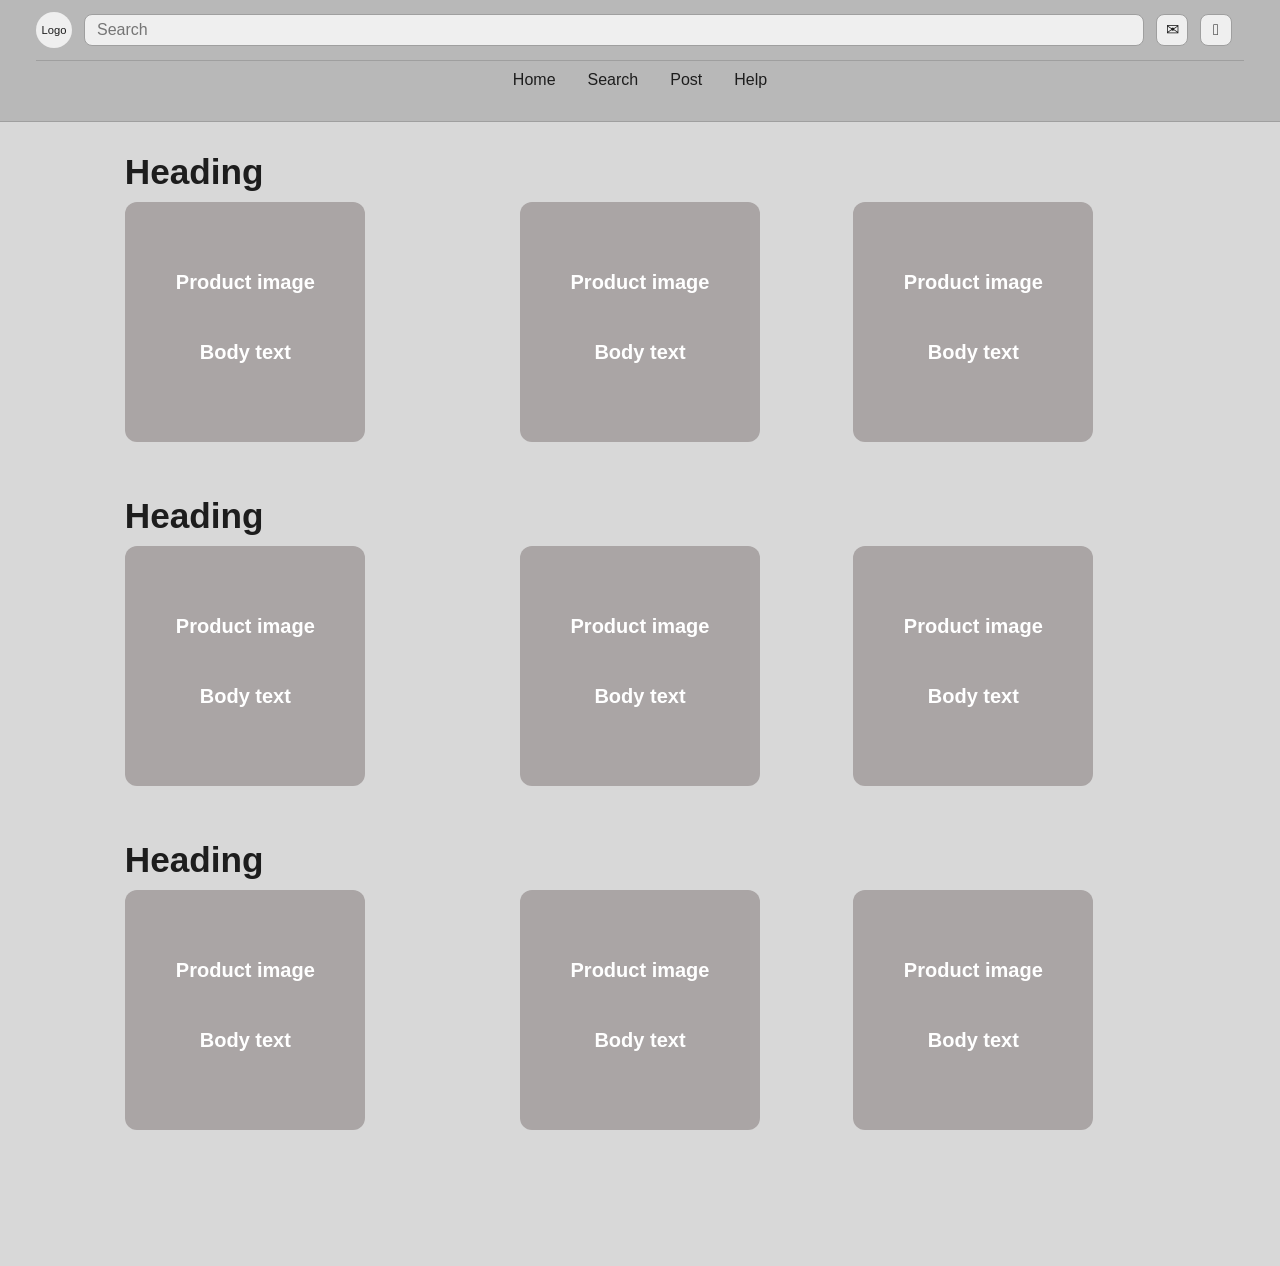
==== index.html @ f6532ffc "Updated my branch with what is in main" ====
<!DOCTYPE html>
<html lang="en">
<head>
  <meta charset="UTF-8" />
  <meta name="viewport" content="width=device-width, initial-scale=1.0" />
  <title>Home</title>
  <link rel="stylesheet" href="css/styles.css" />
  <link rel="stylesheet" href="css/home.css" />
</head>

<body>
  <div data-component="components/header.html"></div>

  <main class="home-page">
    <section class="content-section">
      <h1>Heading</h1>

      <div class="card-grid">
        <article class="product-card">
          <div class="product-image">
            <span>Product image</span>
            <span>Body text</span>
          </div>
        </article>

        <article class="product-card">
          <div class="product-image">
            <span>Product image</span>
            <span>Body text</span>
          </div>
        </article>

        <article class="product-card">
          <div class="product-image">
            <span>Product image</span>
            <span>Body text</span>
          </div>
        </article>
      </div>
    </section>

    <section class="content-section">
      <h1>Heading</h1>

      <div class="card-grid">
        <article class="product-card">
          <div class="product-image">
            <span>Product image</span>
            <span>Body text</span>
          </div>
        </article>

        <article class="product-card">
          <div class="product-image">
            <span>Product image</span>
            <span>Body text</span>
          </div>
        </article>

        <article class="product-card">
          <div class="product-image">
            <span>Product image</span>
            <span>Body text</span>
          </div>
        </article>
      </div>
    </section>

    <section class="content-section">
      <h1>Heading</h1>

      <div class="card-grid">
        <article class="product-card">
          <div class="product-image">
            <span>Product image</span>
            <span>Body text</span>
          </div>
        </article>

        <article class="product-card">
          <div class="product-image">
            <span>Product image</span>
            <span>Body text</span>
          </div>
        </article>

        <article class="product-card">
          <div class="product-image">
            <span>Product image</span>
            <span>Body text</span>
          </div>
        </article>
      </div>
    </section>
  </main>

  <div data-component="components/footer.html"></div>
  <script src="scripts/loadComponents.js"></script>
</body>
</html>
---- css/styles.css ----
:root {
  /* The consistent site colors (subject to change) */
  --page-bg: #d8d8d8;
  --header-bg: #b8b8b8;
  --panel-bg: #efefef;
  --card-bg: #d0d0d0;
  --placeholder-bg: #b3b3b3;
  --button-dark: #6b6666;
  --button-light: #b9b3b3;
  --text: #1d1d1d;
  --border: #9f9f9f;
  --white: #ffffff;
  --important: #0968f6;
  --wishlist-red: #d64b63; /* Added for wishlist button */
}

/* Gives space between boxes/buttons */
* {
  box-sizing: border-box;
}

body {
  margin: 0;
  font-family: Arial, Helvetica, sans-serif;
  background: var(--page-bg);
  color: var(--text);
  padding-bottom: 72px;
}

/* Links will no longer be purple */
a {
  color: inherit;
  text-decoration: none;
}

/* Images wont flow over outside of their container (product images) */
img {
  max-width: 100%;
  display: block;
}

/* Inherits color for all of the text fields and buttons/inputs etc */
button,
input,
select,
textarea {
  font: inherit;
}

/* main page box, key for visuals and readability */
.page-shell {
  width: 100%;
  max-width: 1240px;
  margin: 0 auto;
  padding: 0 1rem 1rem;
}

/* whole header area */
.site-header {
  background: var(--header-bg);
  border-bottom: 1px solid var(--border);
}

/* the whole header row and search bar */
.header-row {
  display: flex;
  align-items: center;
  gap: 0.75rem;
  padding: 0.75rem 0 0.55rem;
}

/* the temporary blank logo circle */
.logo {
  width: 36px;
  height: 36px;
  border-radius: 50%; /* circle */
  background: var(--panel-bg);
  display: flex; /* centers the logo word */
  align-items: center;
  justify-content: center;
  font-size: 0.7rem;
  flex-shrink: 0;
}

/* The search area, flex lets it take up space in the row */
.search-wrap {
  flex: 1;
}

/* The text field for the search area */
.search-wrap input {
  width: 100%;
  height: 32px;
  border: 1px solid var(--border);
  background: var(--panel-bg);
  padding: 0 0.75rem;
  border-radius: 8px;
}

/* Temporary text for the msgs and acct buttons */
.header-box {
  min-width: 48px;
  height: 32px;
  padding: 0 0.5rem;
  border: 1px solid var(--border);
  background: var(--panel-bg);
  display: flex;
  align-items: center;
  justify-content: center;
  font-size: 0.75rem;
  border-radius: 8px;
}

/* The navigation for desktop users, not displayed on mobile */
.desktop-nav {
  display: none;
}

/* Adjusting the menu for mobile users to the right within the flex row */
.mobile-nav {
  position: relative;
  margin-left: auto;
}

/* This is the functionality for the hamburger button on mobile */
.menu-toggle {
  width: 40px;
  height: 32px;
  border: 1px solid var(--border);
  background: var(--panel-bg);
  display: flex;
  flex-direction: column;
  justify-content: center;
  gap: 4px;
  padding: 0 8px;
  cursor: pointer;
  border-radius: 8px;
}

/* These are the actual hamburger lines for the menu */
.menu-toggle span {
  height: 2px;
  background: var(--text);
  display: block;
}

/* The mobile menu dropdown. Visible when the details element is used. No JS needed */
.mobile-menu {
  display: none;
  position: absolute;
  top: calc(100% + 0.5rem);
  right: 0;
  width: 150px;
  background: var(--card-bg);
  border: 1px solid var(--border);
  padding: 0.5rem;
  z-index: 20;
  border-radius: 10px;
}

/* A call to reveal the mobile menu when the details element is used */
.mobile-nav[open] .mobile-menu {
  display: block;
}

/* This is the stack of the mobile links */
.mobile-menu nav {
  display: grid;
  gap: 0.5rem;
}

/* Pads the mobile menu and background/border */
.mobile-menu a {
  border: 1px solid var(--border);
  background: var(--panel-bg);
  padding: 0.75rem;
  text-align: center;
  border-radius: 8px;
}

/* The background within pages and padding to group content */
.main-card {
  background: var(--card-bg);
  padding: 0.9rem;
  border-radius: 12px;
}

/* USED FOR MAIN HEADINGS, IE: LISTING INFO/ITEM DETAILS/SELLER */
.section-title {
  font-size: 1rem;
  font-weight: bold;
  margin: 0 0 0.5rem;
}

/* Shrinks the City,State area nicely */
.muted-text,
.small-text {
  margin: 0;
  font-size: 0.9rem;
}

/* Shrinks the Listed (time) age area so that it's smaller than the City,State */
.small-text {
  font-size: 0.75rem;
}

/* The gray boxes for product images and map locations. will be replaced later */
.placeholder-box {
  background: var(--placeholder-bg);
  display: flex;
  align-items: center;
  justify-content: center;
  text-align: center;
  min-height: 220px;
  padding: 1rem;
  border-radius: 12px;
}

/* The form fields all have same width/background/border/padding */
.input,
.select,
.textarea {
  width: 100%;
  border: 1px solid var(--border);
  background: var(--panel-bg);
  padding: 0.65rem;
  border-radius: 10px;
}

/* Sets the minimum height for the descript field instead of the large box. */
.textarea {
  min-height: 120px;
  resize: none; /*Prevents user from manually resizing field with mouse */
}

/* Prevents the stacking of the price and location area, instead is side by side */
.two-col {
  display: grid;
  grid-template-columns: 1fr 1fr;
  gap: 0.5rem;
}

/* Side by side grid for listing page buttons and product page buttons */
.button-row {
  display: grid;
  grid-template-columns: 1fr 1fr;
  gap: 1rem;
}

/* Sizes the button placeholders/border/background/etc */
.button-box {
  min-height: 48px;
  display: flex;
  align-items: center;
  justify-content: center;
  border: 1px solid var(--border);
  background: var(--button-light);
  border-radius: 10px;
  cursor: pointer;
  transition: transform 0.18s ease, box-shadow 0.18s ease,
              background-color 0.18s ease, color 0.18s ease,
              border-color 0.18s ease;  /* ADDED 4/7/2026 */
}

/* ADDED 4/7/2026 */
.button-box:hover {
  transform: translateY(-2px);
  box-shadow: 0 4px 10px rgba(0, 0, 0, 0.08);
}

/* ADDED 4/7/2026 */
.button-box:active {
  transform: scale(0.98);
}

/* The button that demands the users attention! Can be swapped for blue later */
.button-box.dark {
  background: var(--important); /* UPDATED */
  color: var(--white);
  border: 1px solid var(--important);
}

/* NEW: outline style (Wishlist + Cancel) */
.button-box.outline {
  background: var(--white);
  color: var(--important);
  border: 1px solid var(--important);
}

/* Wishlist heart. will later be functional */
.wishlist-btn {
  display: flex;
  align-items: center;
  justify-content: center;
  gap: 0.4rem;
}

.wishlist-btn::before {
  content: "♡";
  font-size: 1rem;
}

/* ADDED 4/7/2026 */
.wishlist-btn.is-liked {
  color: var(--wishlist-red);
  border-color: var(--wishlist-red);
  background: #fff5f7; /* Perfect paleish pink to indicate its been clicked */
}

/* ADDED 4/7/2026 */
.wishlist-btn.is-liked::before {
  content: "♥";
}

/* Navigation footer for mobile screen ONLY */
.bottom-nav {
  position: fixed;
  left: 0;
  right: 0;
  bottom: 0;
  background: var(--header-bg);
  border-top: 1px solid var(--border);
  padding: 0.75rem 1rem;
  z-index: 1000;
}

/* The inner container that limits width/evenly aligns nav buttons for the footer */
.bottom-nav-inner {
  max-width: 1240px;
  margin: 0 auto;
  display: grid;
  grid-template-columns: repeat(4, 1fr);
  gap: 0.75rem;
}

/* Each bottom navigation item */
.bottom-nav a {
  background: var(--panel-bg);
  border: 1px solid var(--border);
  min-height: 36px;
  display: flex;
  align-items: center;
  justify-content: center;
  font-size: 0.8rem;
  border-radius: 8px;
}

/* main container for product page */
.product-page {
  display: grid;
  gap: 1.25rem;
}

/* the inner content section and handles spacing between content */
.product-main {
  display: grid;
  gap: 1rem;
}

/* Groups the product image and the coursel dots */
.product-image-wrap {
  display: grid;
  gap: 0.55rem;
}

/* The sample carousel dots (eventually will dynamically change when swiped) */
.carousel-dots {
  display: flex;
  justify-content: center;
  gap: 0.4rem;
  margin: 0;
}

/* makes them small and circular */
.carousel-dots span {
  width: 8px;
  height: 8px;
  border-radius: 50%;
  background: #111;
}

/* section around the title/location/listed time/price/etc. does spacing */
.product-header {
  display: grid;
  gap: 0.25rem;
}

/* Adds a two column grid to separate the title/location from the price on the right*/
.product-heading-row {
  display: grid;
  grid-template-columns: 1fr auto;
  align-items: end;
  gap: 1rem;
}

/* Makes the price bold and avoids it wrapping onto another line. PRICE = KEY for user attention*/
.product-price {
  font-size: 2.2rem;
  font-weight: bold;
  margin: 0;
  white-space: nowrap;
}

/* Spaces details for product/description/seller/location */
.info-block {
  display: grid;
  gap: 0.45rem;
}

/* cleans up the product details list and improves the visual */
.details-list {
  margin: 0;
  padding-left: 1.2rem;
}

/* Lays out the seller avatar sample image in line with the seller name */
.seller-row {
  display: flex;
  align-items: center;
  gap: 0.9rem;
}

/* temporary placeholder image profile pic, will eventually be user image. fixed dimensions*/
.seller-avatar {
  width: 46px;
  height: 46px;
  border-radius: 50%;
  background: var(--button-dark);
  flex-shrink: 0;
}

/* more vertical line spacing in this section*/
.seller-block {
  padding-top: 0.25rem;
  padding-bottom: 0.25rem;
}

/* more spacing between the word "Seller" sell the header is clear and above the content*/
.seller-block .section-title {
  margin-bottom: 0.7rem;
}

/* grows the seller name compared to the other text for hierarchy*/
.seller-block .muted-text {
  font-size: 1rem;
}

/* the smaller text below the seller name for review statistics*/
.seller-block .small-text {
  font-size: 0.82rem;
}

/* Listing page layout */
.listing-page {
  display: grid;
  gap: 1rem;
}

.form-block {
  display: grid;
  gap: 0.75rem;
}

.listing-page .section-title {
  margin-top: 0.35rem;
  margin-bottom: 0.15rem;
}

/* The desktop layout */
@media (min-width: 980px) {
  /* Hides the mobile nav on desktop */
  .menu-toggle,
  .mobile-menu,
  .bottom-nav {
    display: none;
  }

  .header-row {
    flex-wrap: wrap;
  }

  /* Reveals the desktop nav header bar */
  .desktop-nav {
    width: 100%;
    display: flex;
    justify-content: center;
    gap: 2rem;
    padding-top: 0.2rem;
    border-top: 1px solid var(--border);
  }
  /* Adds a little bit of spacing to the desktop header bar */
  .desktop-nav a {
    padding: 0.25rem 0;
  }

  .main-card {
    padding: 0.95rem;
  }

  /* Header icon buttons */
.icon-btn {
  width: 32px;
  height: 32px;

  display: flex;
  align-items: center;
  justify-content: center;

  font-size: 1rem;
  line-height: 1;

  background: var(--panel-bg);
  border: 1px solid var(--border);
  border-radius: 8px;
}
}

/* The post success banner */
.post-banner {
  position: fixed;
  top: 0;
  left: 0;
  width: 100%;
  background: var(--important);
  color: var(--white);
  text-align: center;
  padding: 1rem;
  font-weight: bold;
  transform: translateY(-100%);
  transition: transform 0.3s ease;
  z-index: 9999;
}

.post-banner.show {
  transform: translateY(0);
}
---- css/home.css ----
/* BASIC RESET */
* {
  margin: 0;
  padding: 0;
  box-sizing: border-box;
}

/* BASE STYLES */

body {
  line-height: 1.5;
}

/* Header icon buttons */
.icon-btn {
  width: 32px;
  height: 32px;
  min-width: 32px;
  padding: 0;
  font-size: 1rem;
  line-height: 1;
}


/* HOME PAGE */
.home-page {
  max-width: 1400px;
  margin: 0 auto;
  padding: 1rem 1rem 5.5rem;
}

.content-section {
  margin-bottom: 2rem;
}

.content-section h1 {
  font-weight: 700;
  margin-bottom: 0.5rem;
}

.card-grid {
  display: grid;
  grid-template-columns: repeat(2, 1fr);
  gap: 1rem;
  justify-items: center;
  padding: 0 0.05rem;
}

/* hide 3rd card on mobile*/
.product-card:nth-child(3) {
  display: none;
}

.product-card {
  width: 100%;
  display: flex;
  justify-content: center;
}

.product-image {
  width: 100%;
  aspect-ratio: 1 / 1;
  background: #aaa5a5;
  color: white;
  font-weight: bold;
  display: flex;
  flex-direction: column;
  align-items: center;
  justify-content: center;
  text-align: center;
  padding: 1.25rem 1rem;
  border-radius: 12px;
}

.product-image span {
  display: block;
  padding-bottom: 25px;
  padding-top: 15px;
  font-size: 1.25rem;
}

/* The inner container that limits width/evenly aligns nav buttons for the footer */
.bottom-nav-inner {
  max-width: 1240px;
  margin: 0 auto;
  display: grid;
  grid-template-columns: repeat(4, 1fr);
  gap: 0.75rem;
}

/* Each bottom navigation item */
.bottom-nav a {
  background: var(--panel-bg);
  border: 1px solid var(--border);
  min-height: 36px;
  display: flex;
  align-items: center;
  justify-content: center;
  font-size: 0.8rem;
  border-radius: 8px;
}

/* desktop */
@media (min-width: 980px) {
  .menu-toggle,
  .mobile-menu,
  .bottom-nav {
    display: none;
  }

  .header-row {
    flex-wrap: wrap;
  }

  /* Reveals the desktop nav header bar */
  .desktop-nav {
    width: 100%;
    display: flex;
    justify-content: center;
    gap: 2rem;
    padding-top: 0.2rem;
    border-top: 1px solid var(--border);
  }

  /* Adds a little bit of spacing to the desktop header bar */
  .desktop-nav a {
    padding: 0.25rem 0;
  }

  .home-page {
    padding: 1.5rem 4rem 1rem 4rem;
  }

  .content-section {
    margin-bottom: 3rem;
  }

  .content-section h1 {
    font-size: 2.2rem;
    margin-bottom: 0.2rem;
    padding-left: 3.8rem;
  }

  .card-grid {
    grid-template-columns: repeat(3, 1fr);
    gap: 2rem;
    padding: 0;
  }

  .product-card:nth-child(3) {
    display: block;
  }

  .product-image {
    width: 100%;
    max-width: 240px;
  }
}
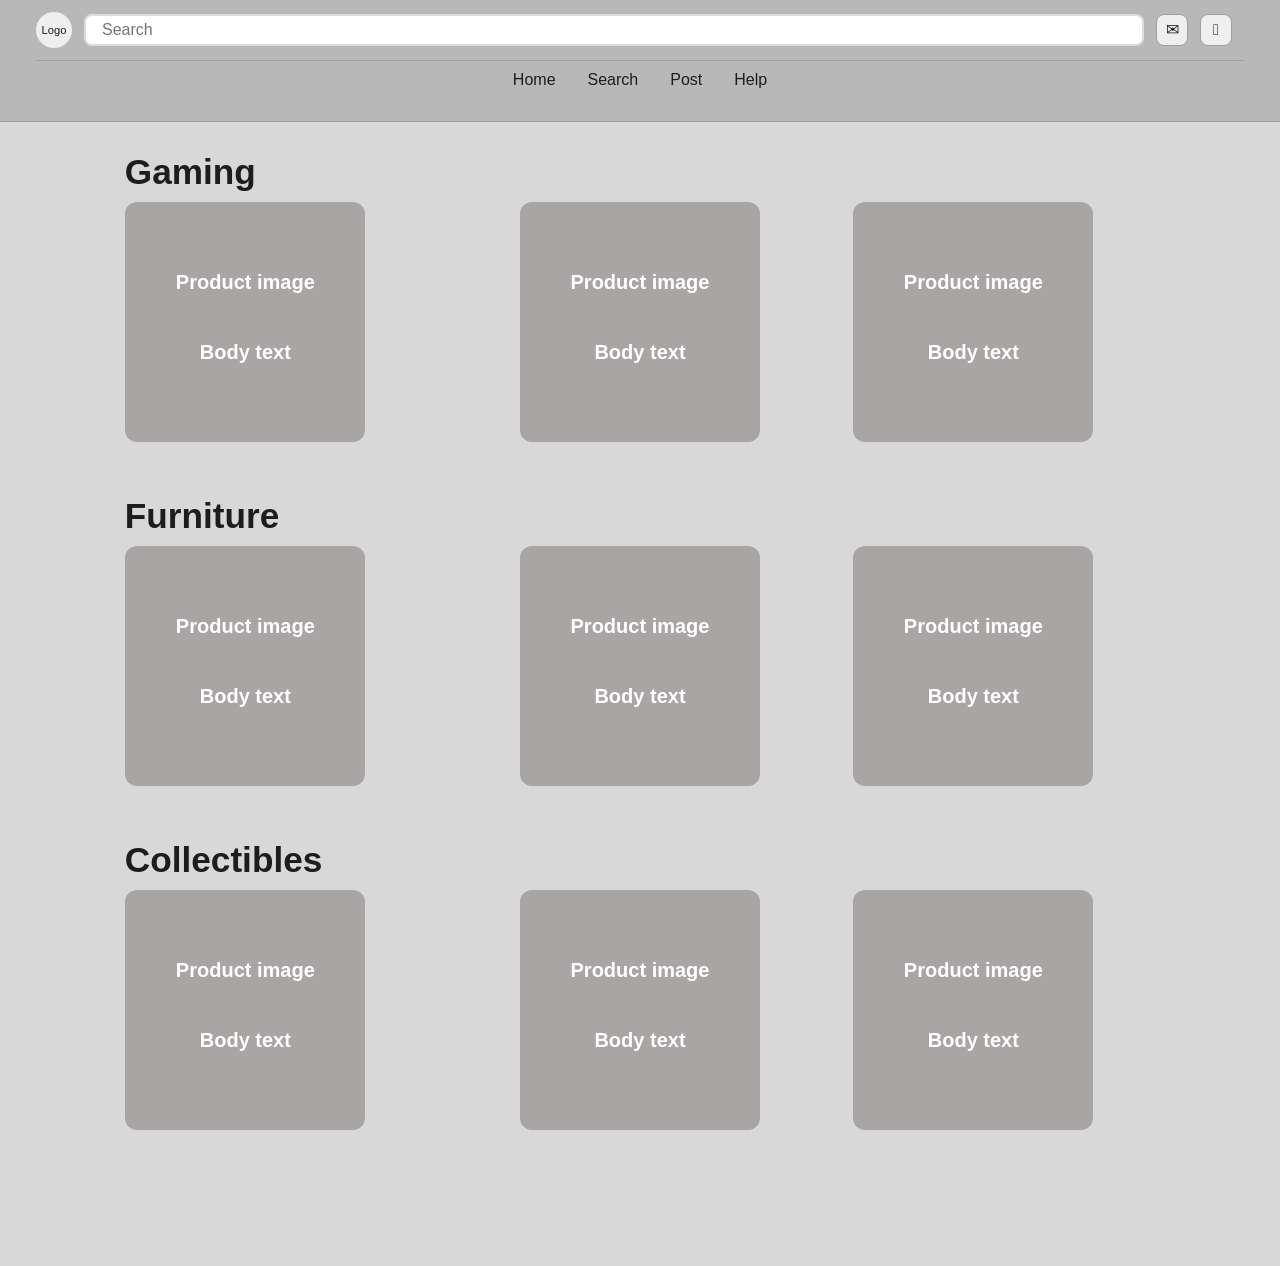
==== commit 36f23db6: "add interactive search with live suggestions and loading spinner" ====
--- a/index.html
+++ b/index.html
@@ -13,7 +13,7 @@
 
   <main class="home-page">
     <section class="content-section">
-      <h1>Heading</h1>
+      <h1>Gaming</h1>
 
       <div class="card-grid">
         <article class="product-card">
@@ -40,7 +40,7 @@
     </section>
 
     <section class="content-section">
-      <h1>Heading</h1>
+      <h1>Furniture</h1>
 
       <div class="card-grid">
         <article class="product-card">
@@ -67,7 +67,7 @@
     </section>
 
     <section class="content-section">
-      <h1>Heading</h1>
+      <h1>Collectibles</h1>
 
       <div class="card-grid">
         <article class="product-card">
@@ -96,5 +96,6 @@
 
   <div data-component="components/footer.html"></div>
   <script src="scripts/loadComponents.js"></script>
+  <script src="scripts/search.js"></script>
 </body>
-</html>+</html>
--- a/css/styles.css
+++ b/css/styles.css
@@ -69,6 +69,107 @@
   padding: 0.75rem 0 0.55rem;
 }
 
+/* Search Suggestions + Loading */
+.search-wrap {
+  position: relative;
+  width: 100%;
+}
+
+/* Main search input field in the header */
+#search-input {
+  width: 100%;
+  padding: 12px 16px;
+  font-size: 16px;
+  border: 2px solid #ddd;
+  border-radius: 8px;
+  background: white;
+}
+
+/* Style when user clicks/focuses on the search bar */
+#search-input:focus {
+  border-color: #ff5722;
+  outline: none;
+}
+
+/* Dropdown */
+.search-results {
+  position: absolute;
+  top: 100%;
+  left: 0;
+  right: 0;
+  background: white;
+  border: 1px solid #ddd;
+  border-radius: 8px;
+  margin-top: 6px;
+  box-shadow: 0 6px 16px rgba(0, 0, 0, 0.15);
+  max-height: 280px;
+  overflow-y: auto;
+  z-index: 1000;
+  padding: 6px 0;
+  list-style: none;
+}
+
+/* Each individual suggestion item */
+.search-results li {
+  padding: 12px 16px;
+  cursor: pointer;
+}
+
+/* Hover effects on suggestions */
+.search-results li:hover {
+  background-color: #f8f8f8;
+}
+
+
+/* Style for "No results found" message */
+.search-results li.no-results {
+  color: #777;
+  font-style: italic;
+  cursor: default;
+}
+
+/* Loading Overlay */
+.loading-overlay {
+  position: fixed;
+  top: 0;
+  left: 0;
+  width: 100%;
+  height: 100%;
+  background: rgba(255, 255, 255, 0.95);
+  display: flex;
+  flex-direction: column;
+  align-items: center;
+  justify-content: center;
+  z-index: 9999;
+  gap: 20px;
+}
+
+/* Spinner animation */
+.spinner {
+  width: 50px;
+  height: 50px;
+  border: 6px solid #f0f0f0;
+  border-top: 6px solid #ff5722;
+  border-radius: 50%;
+  animation: spin 1s linear infinite;
+}
+
+/* Text below the spinner */
+.loading-overlay p {
+  font-size: 18px;
+  color: #555;
+}
+
+/* Utility class to hide elements like suggestions dropdown and loading screen */
+.hidden {
+  display: none !important;
+}
+
+/* Spinner rotation animation */
+@keyframes spin {
+  to { transform: rotate(360deg); }
+}
+
 /* the temporary blank logo circle */
 .logo {
   width: 36px;
@@ -533,4 +634,4 @@
 
 .post-banner.show {
   transform: translateY(0);
-}+}
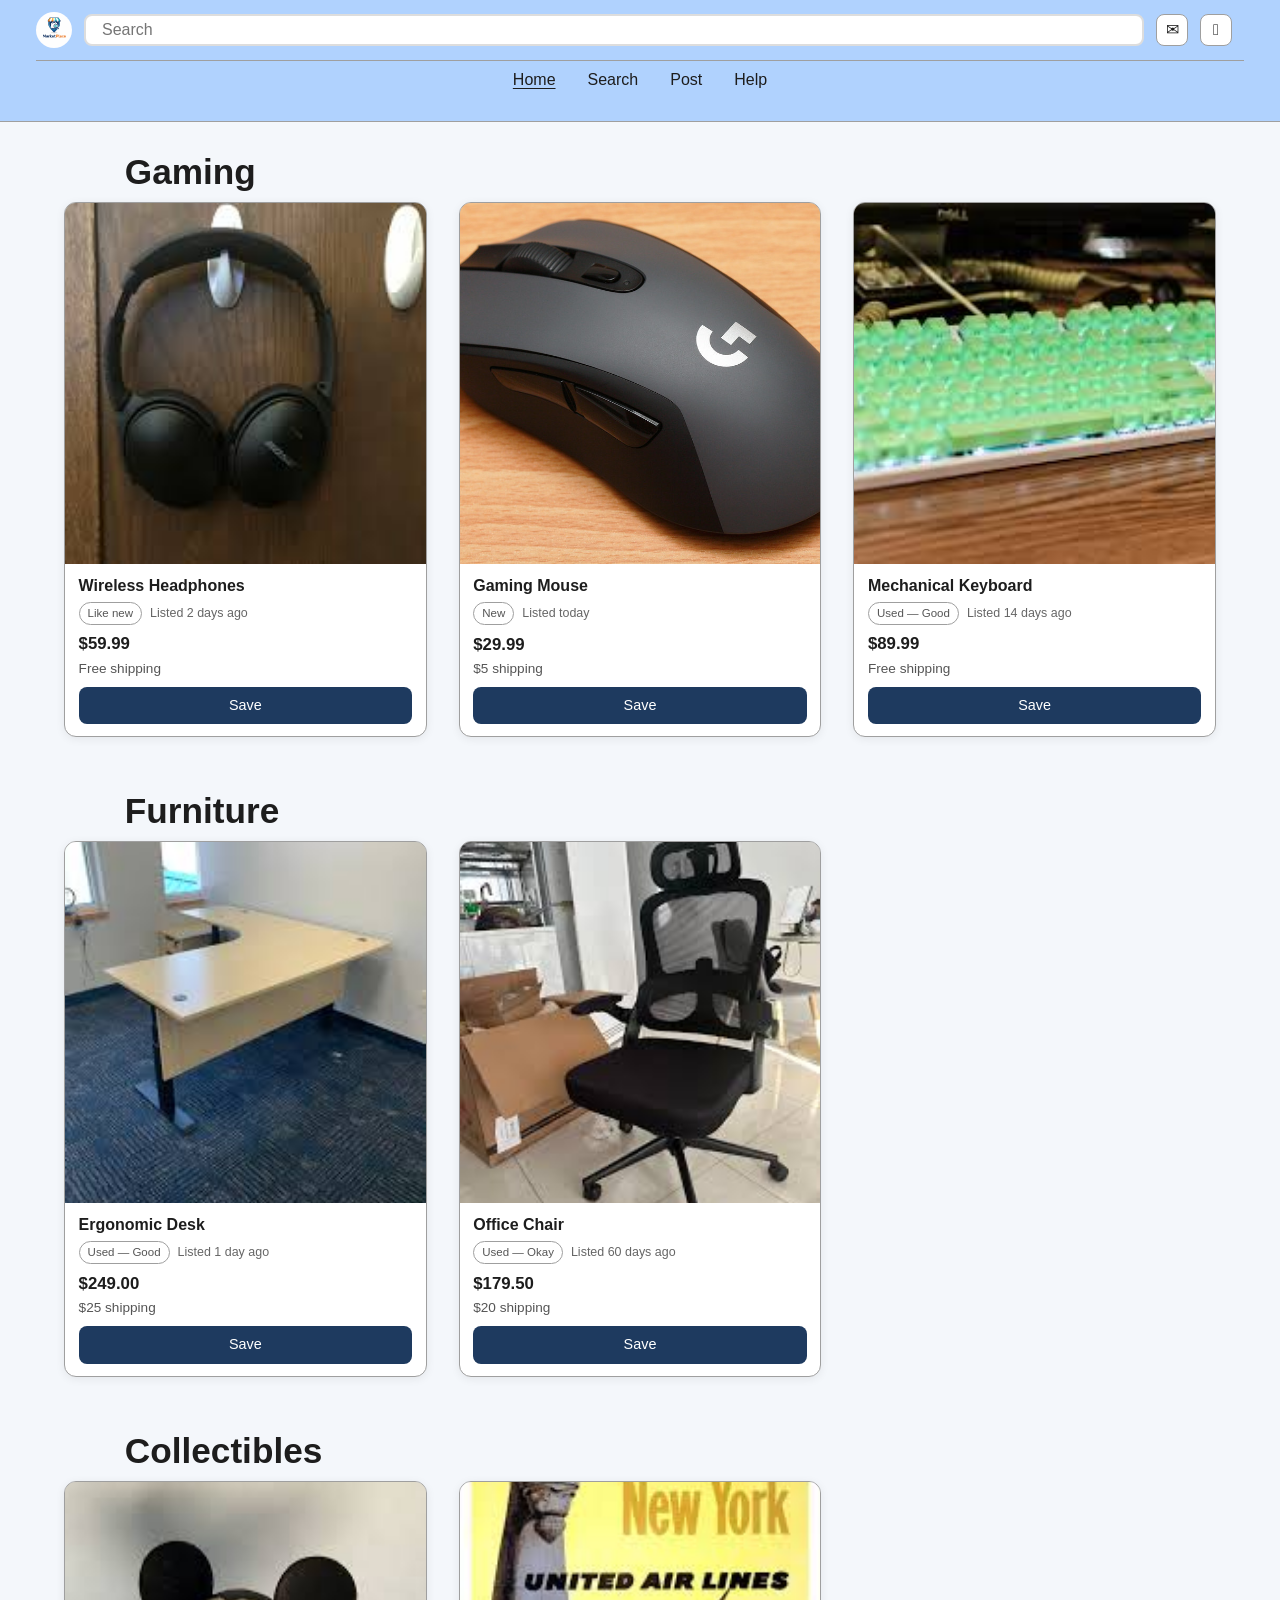
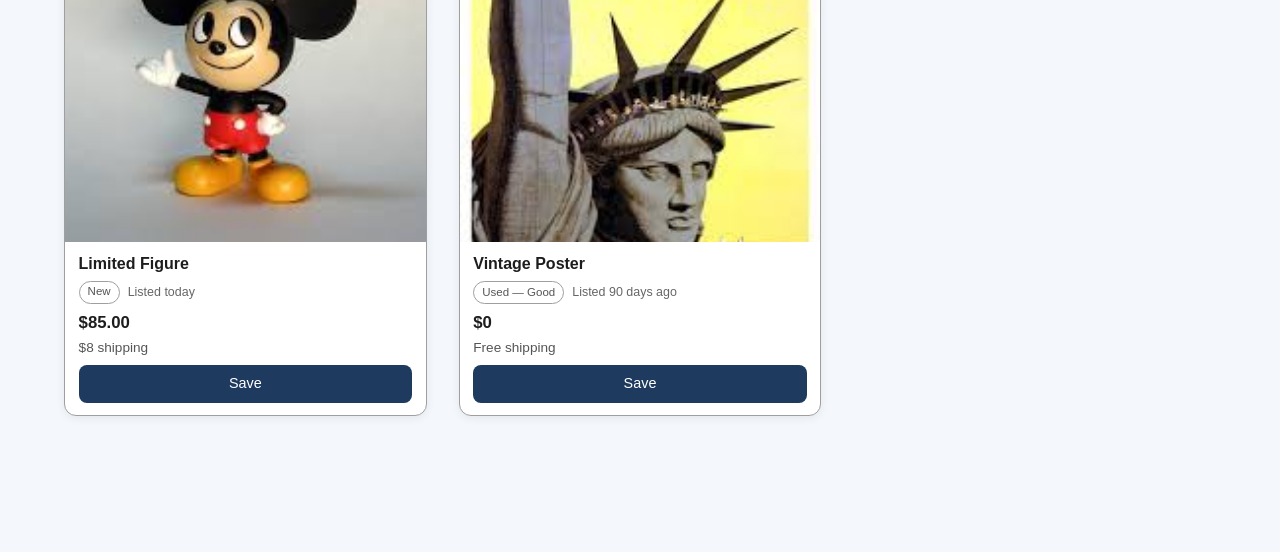
==== commit 7b626059: "Various changes" ====
--- a/index.html
+++ b/index.html
@@ -12,90 +12,25 @@
   <div data-component="components/header.html"></div>
 
   <main class="home-page">
-    <section class="content-section">
+    <section class="content-section" data-home-category="gaming">
       <h1>Gaming</h1>
-
-      <div class="card-grid">
-        <article class="product-card">
-          <div class="product-image">
-            <span>Product image</span>
-            <span>Body text</span>
-          </div>
-        </article>
-
-        <article class="product-card">
-          <div class="product-image">
-            <span>Product image</span>
-            <span>Body text</span>
-          </div>
-        </article>
-
-        <article class="product-card">
-          <div class="product-image">
-            <span>Product image</span>
-            <span>Body text</span>
-          </div>
-        </article>
-      </div>
+      <div class="card-grid"></div>
     </section>
 
-    <section class="content-section">
+    <section class="content-section" data-home-category="furniture">
       <h1>Furniture</h1>
-
-      <div class="card-grid">
-        <article class="product-card">
-          <div class="product-image">
-            <span>Product image</span>
-            <span>Body text</span>
-          </div>
-        </article>
-
-        <article class="product-card">
-          <div class="product-image">
-            <span>Product image</span>
-            <span>Body text</span>
-          </div>
-        </article>
-
-        <article class="product-card">
-          <div class="product-image">
-            <span>Product image</span>
-            <span>Body text</span>
-          </div>
-        </article>
-      </div>
+      <div class="card-grid"></div>
     </section>
 
-    <section class="content-section">
+    <section class="content-section" data-home-category="collectibles">
       <h1>Collectibles</h1>
-
-      <div class="card-grid">
-        <article class="product-card">
-          <div class="product-image">
-            <span>Product image</span>
-            <span>Body text</span>
-          </div>
-        </article>
-
-        <article class="product-card">
-          <div class="product-image">
-            <span>Product image</span>
-            <span>Body text</span>
-          </div>
-        </article>
-
-        <article class="product-card">
-          <div class="product-image">
-            <span>Product image</span>
-            <span>Body text</span>
-          </div>
-        </article>
-      </div>
+      <div class="card-grid"></div>
     </section>
   </main>
 
   <div data-component="components/footer.html"></div>
   <script src="scripts/loadComponents.js"></script>
+  <script src="scripts/products.js"></script>
   <script src="scripts/search.js"></script>
 </body>
 </html>
--- a/css/styles.css
+++ b/css/styles.css
@@ -1,12 +1,12 @@
 :root {
   /* The consistent site colors (subject to change) */
-  --page-bg: #d8d8d8;
-  --header-bg: #b8b8b8;
-  --panel-bg: #efefef;
+  --page-bg: #f4f7fb;
+  --header-bg: #b0d2fe;
+  --panel-bg: #ffffff;
   --card-bg: #d0d0d0;
   --placeholder-bg: #b3b3b3;
-  --button-dark: #6b6666;
-  --button-light: #b9b3b3;
+  --button-dark: #1e3a5f;
+  --button-light: #ff8a3d;
   --text: #1d1d1d;
   --border: #9f9f9f;
   --white: #ffffff;
@@ -170,17 +170,25 @@
   to { transform: rotate(360deg); }
 }
 
-/* the temporary blank logo circle */
+/* Site logo: fixed circle; image is cropped with object-fit */
 .logo {
   width: 36px;
   height: 36px;
-  border-radius: 50%; /* circle */
-  background: var(--panel-bg);
-  display: flex; /* centers the logo word */
-  align-items: center;
-  justify-content: center;
-  font-size: 0.7rem;
+  border-radius: 50%;
+  overflow: hidden;
+  background: var(--panel-bg);
+  display: flex;
+  align-items: center;
+  justify-content: center;
   flex-shrink: 0;
+}
+
+.logo img {
+  width: 100%;
+  height: 100%;
+  object-fit: cover;
+  object-position: center;
+  display: block;
 }
 
 /* The search area, flex lets it take up space in the row */
@@ -446,6 +454,117 @@
   border-radius: 8px;
 }
 
+/* Shared product cards (search grid + home sections) */
+article.product-card {
+  display: flex;
+  flex-direction: column;
+  height: 100%;
+  border-radius: 12px;
+  border: 1px solid var(--border);
+  background: var(--white);
+  box-shadow: 0 2px 10px rgba(0, 0, 0, 0.07);
+  overflow: hidden;
+  transition: box-shadow 0.2s ease, transform 0.2s ease;
+}
+
+article.product-card:hover {
+  box-shadow: 0 10px 28px rgba(0, 0, 0, 0.14);
+  transform: translateY(-4px);
+}
+
+.product-card-link {
+  display: flex;
+  flex-direction: column;
+  flex: 1;
+  min-height: 0;
+  color: inherit;
+}
+
+.product-card-media {
+  position: relative;
+  width: 100%;
+  aspect-ratio: 1 / 1;
+  flex-shrink: 0;
+  overflow: hidden;
+  background: var(--placeholder-bg);
+}
+
+.product-card-media img {
+  position: absolute;
+  inset: 0;
+  width: 100%;
+  height: 100%;
+  object-fit: cover;
+}
+
+.product-card .product-info {
+  padding: 0.75rem 0.85rem 0.45rem;
+  flex: 1;
+}
+
+.product-card .product-info h3 {
+  margin: 0 0 0.35rem;
+  font-size: 1rem;
+  font-weight: 700;
+  line-height: 1.3;
+}
+
+.product-meta {
+  display: flex;
+  flex-wrap: wrap;
+  gap: 0.35rem 0.5rem;
+  align-items: center;
+  margin: 0 0 0.4rem;
+  font-size: 0.78rem;
+  color: #555;
+}
+
+.condition-pill {
+  display: inline-block;
+  padding: 0.12rem 0.5rem;
+  border-radius: 999px;
+  background: var(--panel-bg);
+  border: 1px solid var(--border);
+  font-size: 0.72rem;
+}
+
+.posted-text {
+  color: #666;
+}
+
+.product-card .price {
+  margin: 0.15rem 0;
+  font-weight: 700;
+  font-size: 1.05rem;
+}
+
+.product-card .shipping {
+  margin: 0;
+  font-size: 0.85rem;
+  color: #555;
+}
+
+.product-card-footer {
+  padding: 0 0.85rem 0.75rem;
+  margin-top: auto;
+}
+
+.product-card .save-btn {
+  width: 100%;
+  padding: 0.5rem;
+  border: none;
+  border-radius: 8px;
+  background: var(--button-dark);
+  color: var(--white);
+  cursor: pointer;
+  font-size: 0.9rem;
+  transition: filter 0.15s ease;
+}
+
+.product-card .save-btn:hover {
+  filter: brightness(1.1);
+}
+
 /* main container for product page */
 .product-page {
   display: grid;
@@ -462,6 +581,15 @@
 .product-image-wrap {
   display: grid;
   gap: 0.55rem;
+}
+
+.product-hero-image {
+  width: 100%;
+  display: block;
+  aspect-ratio: 4 / 3;
+  object-fit: cover;
+  border-radius: 8px;
+  background: var(--placeholder-bg);
 }
 
 /* The sample carousel dots (eventually will dynamically change when swiped) */
@@ -594,6 +722,11 @@
     padding: 0.25rem 0;
   }
 
+  .desktop-nav a[aria-current="page"] {
+    text-decoration: underline;
+    text-underline-offset: 0.2em;
+  }
+
   .main-card {
     padding: 0.95rem;
   }
@@ -635,3 +768,17 @@
 .post-banner.show {
   transform: translateY(0);
 }
+
+/* Page transition spinners */
+.page-spinner {
+  position: fixed;
+  top: 0; left: 0;
+  width: 100%; height: 100%;
+  background: rgba(255, 255, 255, 0.95);
+  display: flex;
+  flex-direction: column;
+  align-items: center;
+  justify-content: center;
+  z-index: 9999;
+  gap: 20px;
+}
--- a/css/home.css
+++ b/css/home.css
@@ -42,41 +42,20 @@
   display: grid;
   grid-template-columns: repeat(2, 1fr);
   gap: 1rem;
-  justify-items: center;
+  /* stretch fills each column so every card (and 1:1 image area) is the same width */
+  justify-items: stretch;
+  align-items: stretch;
   padding: 0 0.05rem;
 }
 
-/* hide 3rd card on mobile*/
-.product-card:nth-child(3) {
-  display: none;
+.card-grid article.product-card {
+  width: 100%;
+  min-width: 0;
 }
 
-.product-card {
-  width: 100%;
-  display: flex;
-  justify-content: center;
-}
-
-.product-image {
-  width: 100%;
-  aspect-ratio: 1 / 1;
-  background: #aaa5a5;
-  color: white;
-  font-weight: bold;
-  display: flex;
-  flex-direction: column;
-  align-items: center;
-  justify-content: center;
-  text-align: center;
-  padding: 1.25rem 1rem;
-  border-radius: 12px;
-}
-
-.product-image span {
-  display: block;
-  padding-bottom: 25px;
-  padding-top: 15px;
-  font-size: 1.25rem;
+/* hide 3rd card on mobile */
+.card-grid .product-card:nth-child(3) {
+  display: none;
 }
 
 /* The inner container that limits width/evenly aligns nav buttons for the footer */
@@ -147,12 +126,7 @@
     padding: 0;
   }
 
-  .product-card:nth-child(3) {
-    display: block;
+  .card-grid .product-card:nth-child(3) {
+    display: flex;
   }
-
-  .product-image {
-    width: 100%;
-    max-width: 240px;
-  }
-}+}
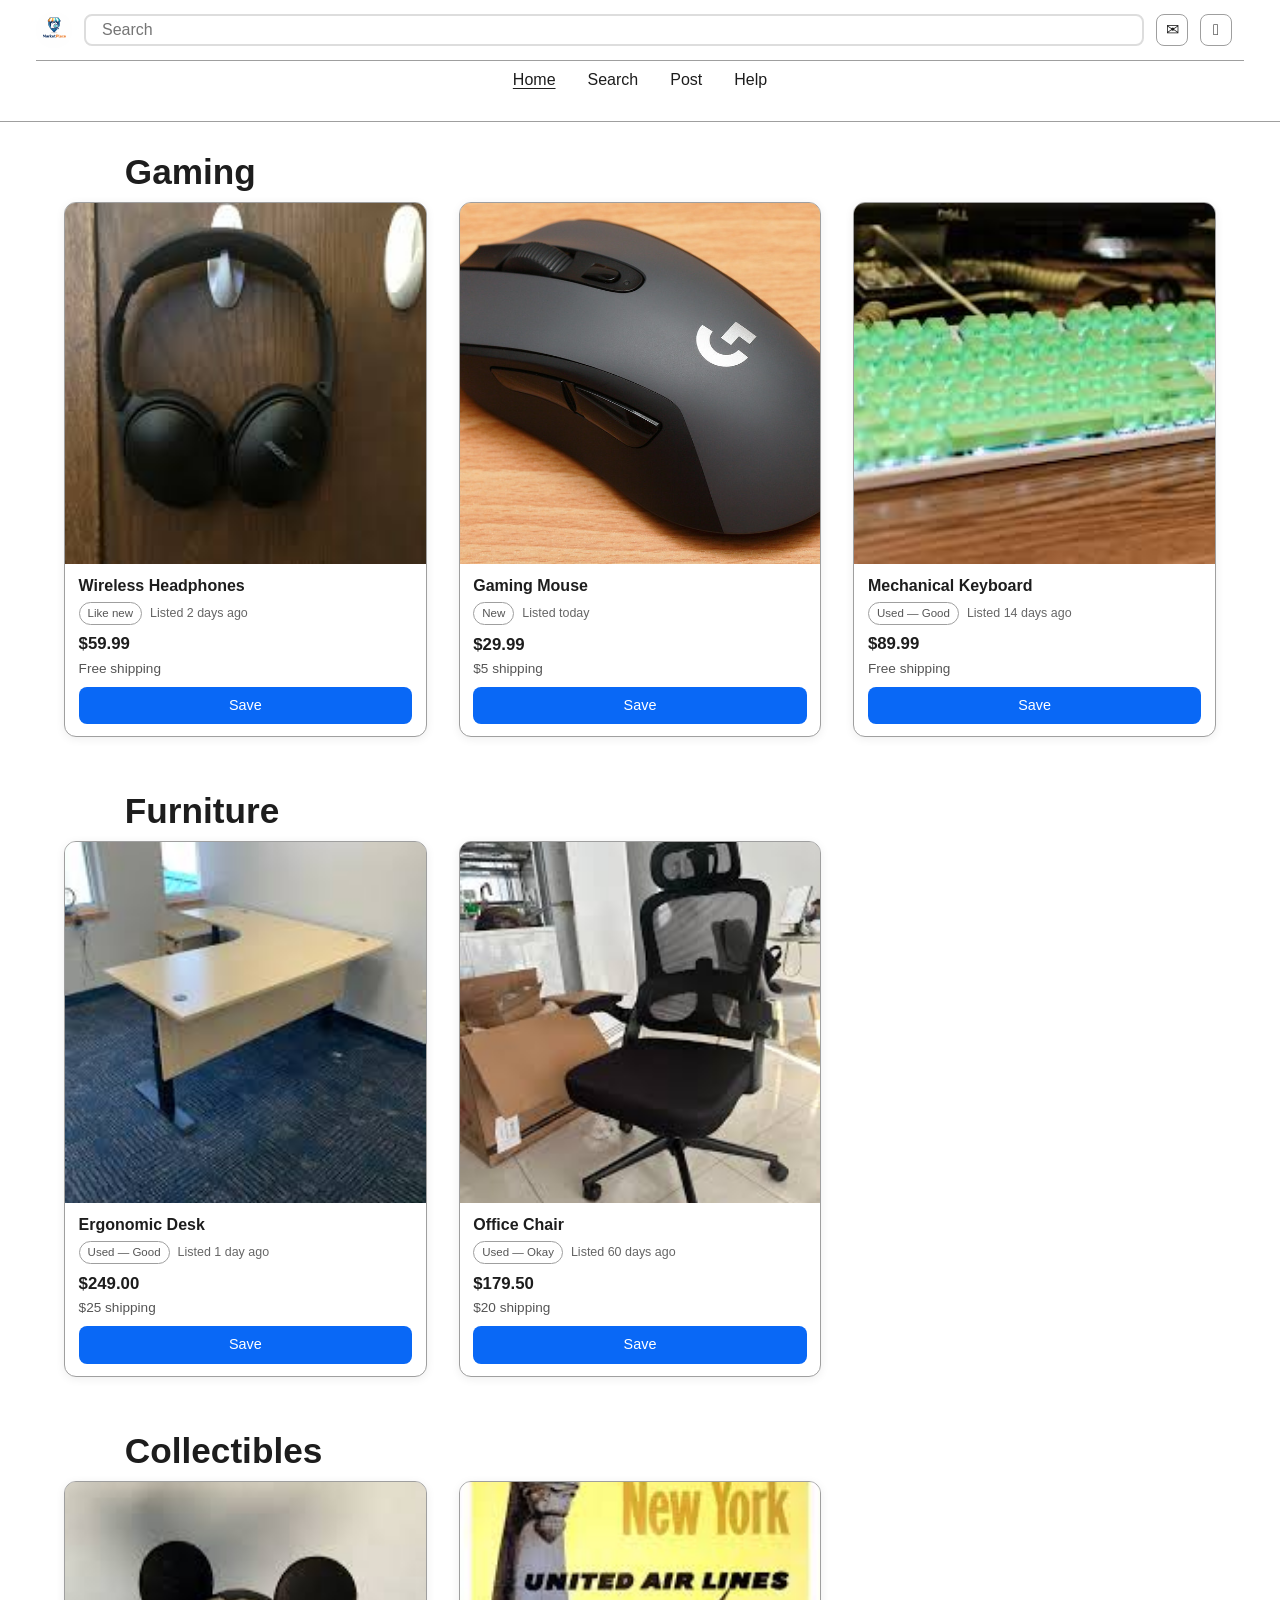
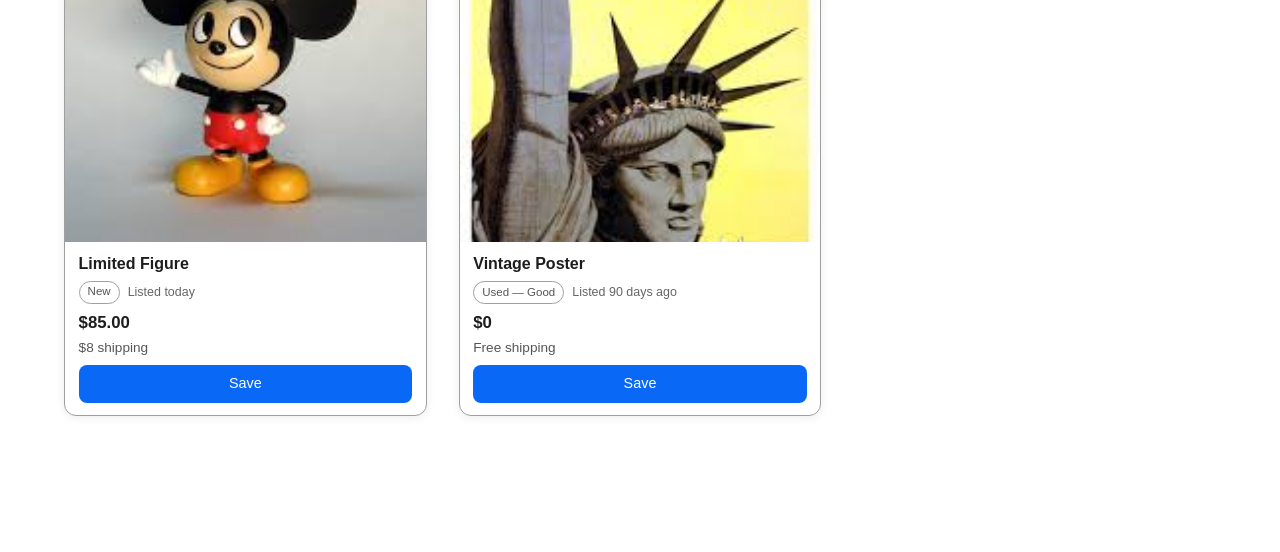
==== commit 70cd33bf: "Add dark mode support in index.html Added dark mode stylesheet and scripts for theme management." ====
--- a/index.html
+++ b/index.html
@@ -6,6 +6,9 @@
   <title>Home</title>
   <link rel="stylesheet" href="css/styles.css" />
   <link rel="stylesheet" href="css/home.css" />
+  <link rel="stylesheet" href="css/dark-mode.css">
+
+  <script>if(localStorage.getItem("marketplace_theme")==="dark")document.documentElement.classList.add("dark");</script>
 </head>
 
 <body>
@@ -29,6 +32,9 @@
   </main>
 
   <div data-component="components/footer.html"></div>
+  <script src="scripts/auth.js"></script>
+  <script src="scripts/authModal.js"></script>
+  <script src="scripts/darkMode.js"></script>
   <script src="scripts/loadComponents.js"></script>
   <script src="scripts/products.js"></script>
   <script src="scripts/search.js"></script>
--- a/css/styles.css
+++ b/css/styles.css
@@ -1,11 +1,11 @@
 :root {
   /* The consistent site colors (subject to change) */
-  --page-bg: #f4f7fb;
-  --header-bg: #b0d2fe;
+  --page-bg: #ffffff;
+  --header-bg: #ffffff;
   --panel-bg: #ffffff;
   --card-bg: #d0d0d0;
   --placeholder-bg: #b3b3b3;
-  --button-dark: #1e3a5f;
+  --button-dark: #0968f6;
   --button-light: #ff8a3d;
   --text: #1d1d1d;
   --border: #9f9f9f;
@@ -220,6 +220,130 @@
   border-radius: 8px;
 }
 
+
+.icon-btn {
+  cursor: pointer;
+}
+
+.account-menu-trigger {
+  appearance: none;
+  color: inherit;
+}
+
+.account-menu-trigger:focus-visible,
+.account-menu-close:focus-visible,
+.account-menu-action:focus-visible {
+  outline: 3px solid rgba(9, 104, 246, 0.28);
+  outline-offset: 2px;
+}
+
+.account-menu-overlay {
+  position: fixed;
+  inset: 0;
+  background: rgba(0, 0, 0, 0.45);
+  display: flex;
+  align-items: flex-end;
+  justify-content: center;
+  padding: 1rem;
+  z-index: 3000;
+}
+
+.account-menu-panel {
+  width: min(100%, 560px);
+  max-height: min(82vh, 700px);
+  overflow-y: auto;
+  background: var(--white);
+  border-radius: 24px 24px 0 0;
+  border: 1px solid rgba(0, 0, 0, 0.08);
+  box-shadow: 0 -10px 35px rgba(0, 0, 0, 0.2);
+  padding: 0.85rem 1rem 1.1rem;
+  transform: translateY(110%);
+  transition: transform 0.28s ease;
+}
+
+.account-menu-overlay.is-open .account-menu-panel {
+  transform: translateY(0);
+}
+
+.account-menu-header {
+  display: flex;
+  align-items: flex-start;
+  justify-content: space-between;
+  gap: 1rem;
+  margin-bottom: 1rem;
+}
+
+.account-menu-header h2 {
+  margin: 0;
+  font-size: 1.35rem;
+}
+
+.account-menu-eyebrow {
+  margin: 0 0 0.2rem;
+  font-size: 0.78rem;
+  text-transform: uppercase;
+  letter-spacing: 0.08em;
+  color: #666;
+}
+
+.account-menu-close {
+  width: 40px;
+  height: 40px;
+  border: 1px solid var(--border);
+  border-radius: 999px;
+  background: var(--panel-bg);
+  cursor: pointer;
+  flex-shrink: 0;
+}
+
+.account-menu-content {
+  display: grid;
+  gap: 1rem;
+}
+
+.account-menu-card {
+  border: 1px solid #e2e2e2;
+  background: #f7f7f7;
+  border-radius: 18px;
+  padding: 1rem;
+}
+
+.account-menu-card-title {
+  margin: 0 0 0.35rem;
+  font-size: 1rem;
+  font-weight: 700;
+}
+
+.account-menu-card-text {
+  margin: 0;
+  color: #555;
+  line-height: 1.45;
+}
+
+.account-menu-actions {
+  display: grid;
+  gap: 0.75rem;
+}
+
+.account-menu-action {
+  width: 100%;
+  min-height: 52px;
+  border: 1px solid #d9d9d9;
+  border-radius: 14px;
+  background: var(--white);
+  text-align: left;
+  padding: 0.9rem 1rem;
+  font-weight: 600;
+  cursor: pointer;
+  transition: transform 0.18s ease, box-shadow 0.18s ease, border-color 0.18s ease;
+}
+
+.account-menu-action:hover {
+  transform: translateY(-1px);
+  box-shadow: 0 6px 18px rgba(0, 0, 0, 0.08);
+  border-color: #c6c6c6;
+}
+
 /* The navigation for desktop users, not displayed on mobile */
 .desktop-nav {
   display: none;
@@ -749,6 +873,27 @@
 }
 }
 
+body.account-menu-open {
+  overflow: hidden;
+}
+
+@media (min-width: 980px) {
+  .account-menu-overlay {
+    padding: 1.5rem;
+  }
+
+  .account-menu-panel {
+    width: min(100%, 500px);
+    max-height: min(78vh, 680px);
+    border-radius: 24px;
+    padding: 1rem 1.1rem 1.15rem;
+  }
+
+  .account-menu-actions {
+    grid-template-columns: 1fr 1fr;
+  }
+}
+
 /* The post success banner */
 .post-banner {
   position: fixed;
@@ -782,3 +927,96 @@
   z-index: 9999;
   gap: 20px;
 }
+
+.account-menu-panel {
+  position: fixed;
+  bottom: 0;
+  left: 0;
+  width: 100%; 
+  background: white;
+  border-top-left-radius: 16px;
+  border-top-right-radius: 16px;
+  transform: translateY(100%);
+  transition: transform 0.3s ease;
+  z-index: 1001;
+}
+
+.account-menu-overlay {
+  position: fixed;
+  inset: 0;
+  background: rgba(0, 0, 0, 0.4);
+  display: flex;
+  align-items: flex-end;
+  z-index: 1000;
+}
+
+.account-menu-overlay.hidden {
+  display: none;
+}
+
+.account-menu-panel {
+  width: 100%;
+  background: #fff;
+  border-top-left-radius: 18px;
+  border-top-right-radius: 18px;
+  transform: translateY(100%);
+  transition: transform 0.3s ease;
+}
+
+.account-menu-overlay.active .account-menu-panel {
+  transform: translateY(0);
+}
+
+.account-menu-content {
+  max-width: 1200px;
+  margin: 0 auto;
+  padding: 20px 16px 32px;
+}
+
+.account-menu-header {
+  display: flex;
+  justify-content: space-between;
+  align-items: center;
+  margin-bottom: 16px;
+}
+
+.account-menu-eyebrow {
+  font-size: 12px;
+  color: #777;
+  margin-bottom: 4px;
+}
+
+.account-menu-close {
+  background: none;
+  border: none;
+  font-size: 20px;
+  cursor: pointer;
+}
+
+.account-menu-actions {
+  display: flex;
+  flex-direction: column;
+  gap: 12px;
+}
+
+.account-menu-action {
+  width: 100%;
+  min-height: 48px;
+  border: 1px solid var(--border);
+  border-radius: 12px;
+  background: #fff;
+  padding: 0 16px;
+  text-align: left;
+  font: inherit;
+  cursor: pointer;
+  transition: background 0.2s ease;
+}
+
+.account-menu-action:hover {
+  background: #f5f5f5;
+}
+
+/* Logout emphasis */
+.account-menu-action.logout {
+  color: #c0392b;
+}
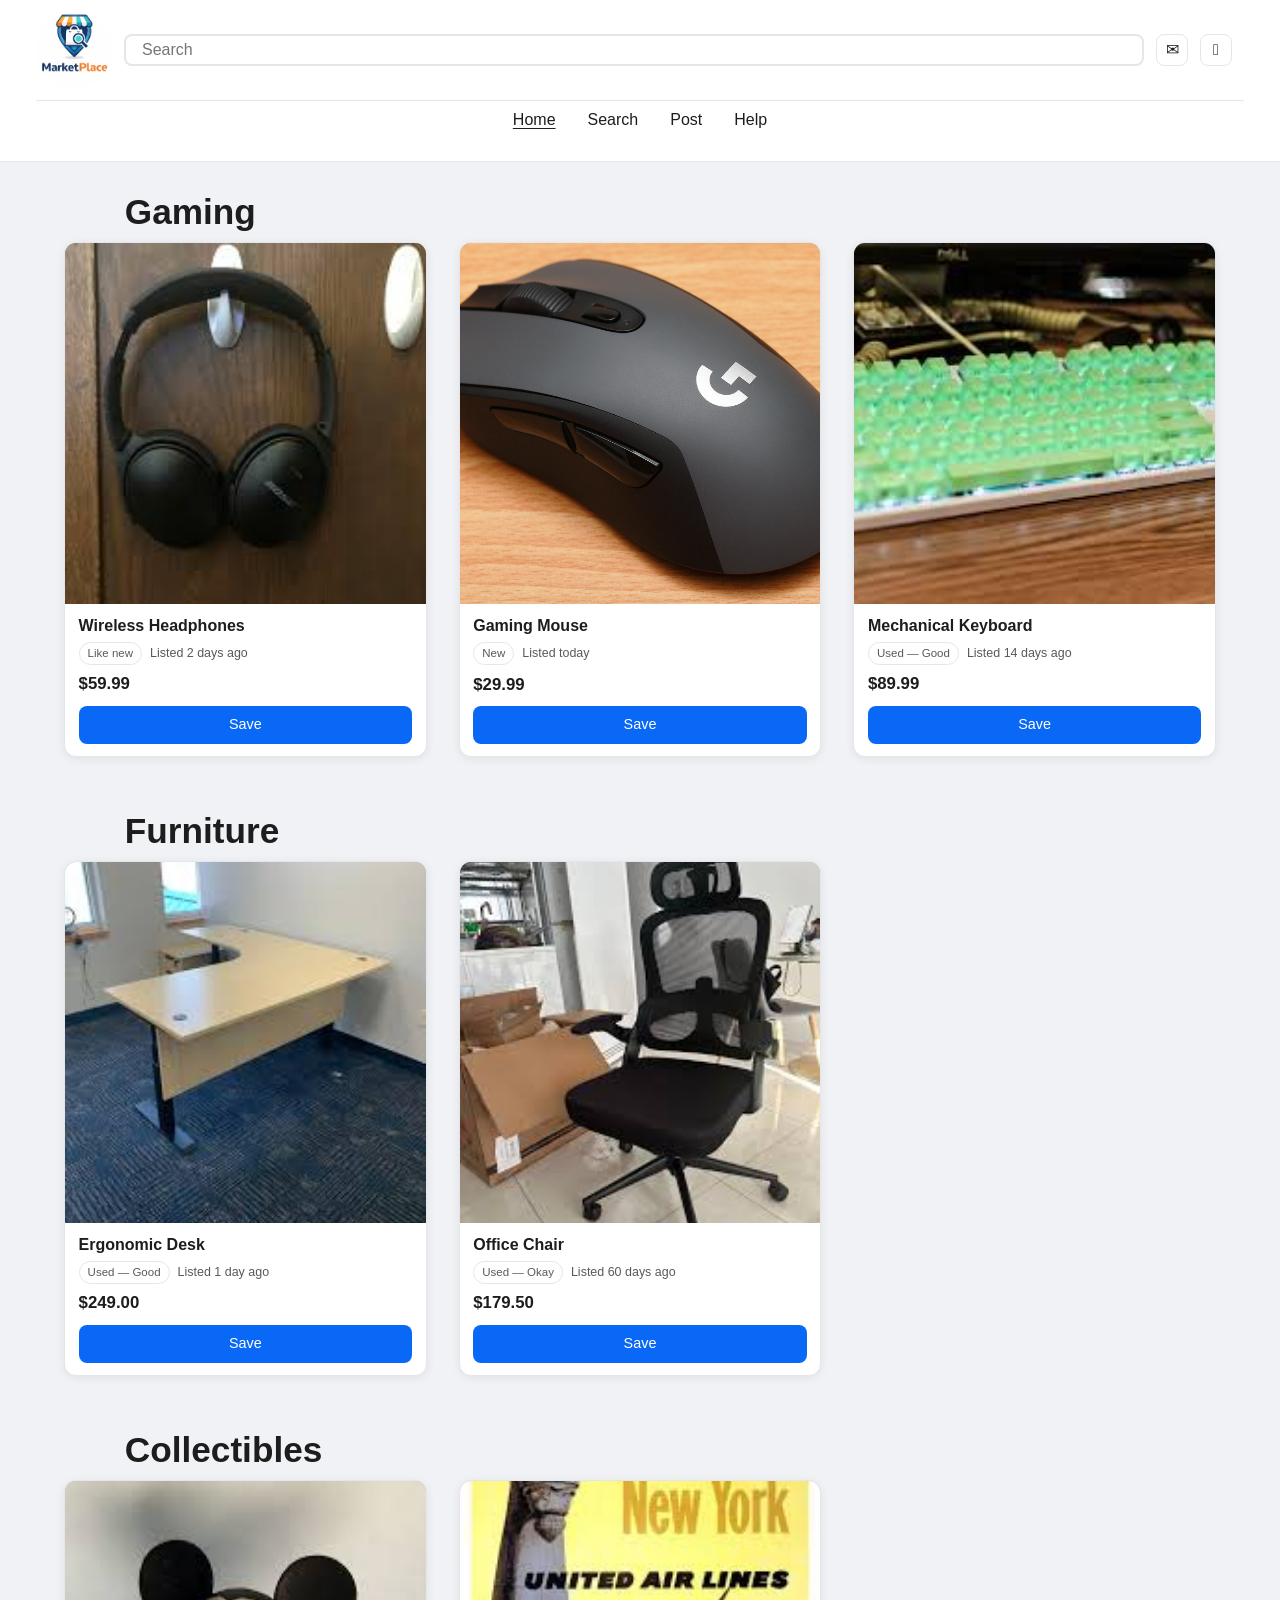
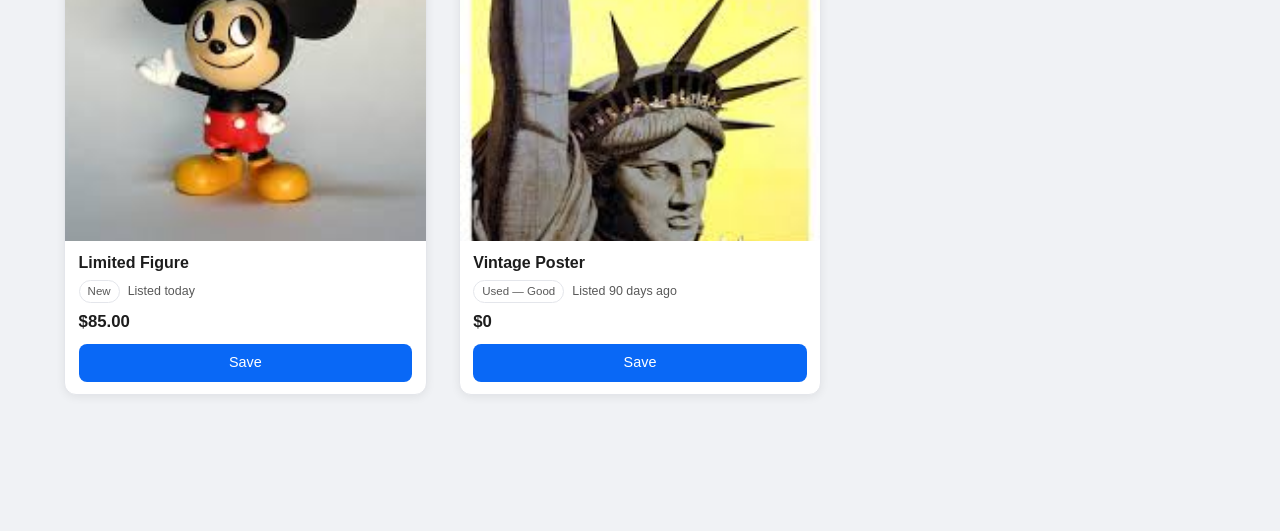
==== commit 3a736dbc: "Add inbox.js script to index.html" ====
--- a/index.html
+++ b/index.html
@@ -35,6 +35,7 @@
   <script src="scripts/auth.js"></script>
   <script src="scripts/authModal.js"></script>
   <script src="scripts/darkMode.js"></script>
+  <script src="scripts/inbox.js"></script>
   <script src="scripts/loadComponents.js"></script>
   <script src="scripts/products.js"></script>
   <script src="scripts/search.js"></script>
--- a/css/styles.css
+++ b/css/styles.css
@@ -1,17 +1,31 @@
 :root {
   /* The consistent site colors (subject to change) */
-  --page-bg: #ffffff;
+  --page-bg: #f0f2f5;
   --header-bg: #ffffff;
   --panel-bg: #ffffff;
-  --card-bg: #d0d0d0;
+  --card-bg: #ffffff;
   --placeholder-bg: #b3b3b3;
   --button-dark: #0968f6;
   --button-light: #ff8a3d;
+  --accordion-bg: #d4d8df;
   --text: #1d1d1d;
-  --border: #9f9f9f;
+  --text-muted: #595959;
+  --border: #e4e6eb;
   --white: #ffffff;
   --important: #0968f6;
-  --wishlist-red: #d64b63; /* Added for wishlist button */
+  --wishlist-red: #d64b63;
+  --input-bg: #ffffff;
+  --hover-bg: #f0f0f0;
+  --shadow: rgba(0,0,0,.1);
+}
+
+:focus-visible {
+  outline: 3px solid var(--important);
+  outline-offset: 2px;
+}
+
+:focus:not(:focus-visible) {
+  outline: none;
 }
 
 /* Gives space between boxes/buttons */
@@ -78,16 +92,17 @@
 /* Main search input field in the header */
 #search-input {
   width: 100%;
-  padding: 12px 16px;
-  font-size: 16px;
-  border: 2px solid #ddd;
+  padding: 0.75rem 1rem;
+  font-size: 1rem;
+  border: 2px solid var(--border);
   border-radius: 8px;
-  background: white;
+  background: var(--panel-bg);
+  color: var(--text);
 }
 
 /* Style when user clicks/focuses on the search bar */
 #search-input:focus {
-  border-color: #ff5722;
+  border-color: var(--important);
   outline: none;
 }
 
@@ -97,8 +112,8 @@
   top: 100%;
   left: 0;
   right: 0;
-  background: white;
-  border: 1px solid #ddd;
+  background: var(--panel-bg);
+  border: 1px solid var(--border);
   border-radius: 8px;
   margin-top: 6px;
   box-shadow: 0 6px 16px rgba(0, 0, 0, 0.15);
@@ -117,13 +132,13 @@
 
 /* Hover effects on suggestions */
 .search-results li:hover {
-  background-color: #f8f8f8;
+  background-color: var(--card-bg);
 }
 
 
 /* Style for "No results found" message */
 .search-results li.no-results {
-  color: #777;
+  color: var(--text-muted, #666);
   font-style: italic;
   cursor: default;
 }
@@ -141,23 +156,21 @@
   align-items: center;
   justify-content: center;
   z-index: 9999;
-  gap: 20px;
-}
-
-/* Spinner animation */
+  gap: 1.25rem;
+}
+
 .spinner {
-  width: 50px;
-  height: 50px;
+  width: 3.125rem;
+  height: 3.125rem;
   border: 6px solid #f0f0f0;
-  border-top: 6px solid #ff5722;
+  border-top: 6px solid var(--important);
   border-radius: 50%;
   animation: spin 1s linear infinite;
 }
 
-/* Text below the spinner */
 .loading-overlay p {
-  font-size: 18px;
-  color: #555;
+  font-size: 1.125rem;
+  color: var(--text-muted, #555);
 }
 
 /* Utility class to hide elements like suggestions dropdown and loading screen */
@@ -172,8 +185,8 @@
 
 /* Site logo: fixed circle; image is cropped with object-fit */
 .logo {
-  width: 36px;
-  height: 36px;
+  width: 76px;
+  height: 76px;
   border-radius: 50%;
   overflow: hidden;
   background: var(--panel-bg);
@@ -184,8 +197,8 @@
 }
 
 .logo img {
-  width: 100%;
-  height: 100%;
+  width: 200%;
+  height: 200%;
   object-fit: cover;
   object-position: center;
   display: block;
@@ -208,9 +221,11 @@
 
 /* Temporary text for the msgs and acct buttons */
 .header-box {
+  width: 48px;
   min-width: 48px;
+  max-width: 48px;
   height: 32px;
-  padding: 0 0.5rem;
+  padding: 0;
   border: 1px solid var(--border);
   background: var(--panel-bg);
   display: flex;
@@ -283,7 +298,7 @@
   font-size: 0.78rem;
   text-transform: uppercase;
   letter-spacing: 0.08em;
-  color: #666;
+  color: var(--text-muted, #666);
 }
 
 .account-menu-close {
@@ -302,8 +317,8 @@
 }
 
 .account-menu-card {
-  border: 1px solid #e2e2e2;
-  background: #f7f7f7;
+  border: 1px solid var(--border);
+  background: var(--card-bg, #f7f7f7);
   border-radius: 18px;
   padding: 1rem;
 }
@@ -316,21 +331,17 @@
 
 .account-menu-card-text {
   margin: 0;
-  color: #555;
+  color: var(--text-muted, #555);
   line-height: 1.45;
 }
 
-.account-menu-actions {
-  display: grid;
-  gap: 0.75rem;
-}
-
 .account-menu-action {
   width: 100%;
   min-height: 52px;
-  border: 1px solid #d9d9d9;
+  border: 1px solid var(--border);
   border-radius: 14px;
   background: var(--white);
+  color: var(--text);
   text-align: left;
   padding: 0.9rem 1rem;
   font-weight: 600;
@@ -341,7 +352,7 @@
 .account-menu-action:hover {
   transform: translateY(-1px);
   box-shadow: 0 6px 18px rgba(0, 0, 0, 0.08);
-  border-color: #c6c6c6;
+  border-color: var(--border);
 }
 
 /* The navigation for desktop users, not displayed on mobile */
@@ -537,7 +548,7 @@
 .wishlist-btn.is-liked {
   color: var(--wishlist-red);
   border-color: var(--wishlist-red);
-  background: #fff5f7; /* Perfect paleish pink to indicate its been clicked */
+  background: rgba(214, 75, 99, 0.08);
 }
 
 /* ADDED 4/7/2026 */
@@ -640,7 +651,7 @@
   align-items: center;
   margin: 0 0 0.4rem;
   font-size: 0.78rem;
-  color: #555;
+  color: var(--text-muted, #555);
 }
 
 .condition-pill {
@@ -653,19 +664,13 @@
 }
 
 .posted-text {
-  color: #666;
+  color: var(--text-muted, #666);
 }
 
 .product-card .price {
   margin: 0.15rem 0;
   font-weight: 700;
   font-size: 1.05rem;
-}
-
-.product-card .shipping {
-  margin: 0;
-  font-size: 0.85rem;
-  color: #555;
 }
 
 .product-card-footer {
@@ -729,7 +734,7 @@
   width: 8px;
   height: 8px;
   border-radius: 50%;
-  background: #111;
+  background: var(--text);
 }
 
 /* section around the title/location/listed time/price/etc. does spacing */
@@ -855,9 +860,11 @@
     padding: 0.95rem;
   }
 
-  /* Header icon buttons */
+  /* Header icon buttons — keep fixed 48px width on desktop too */
 .icon-btn {
-  width: 32px;
+  width: 48px;
+  min-width: 48px;
+  max-width: 48px;
   height: 32px;
 
   display: flex;
@@ -925,15 +932,15 @@
   align-items: center;
   justify-content: center;
   z-index: 9999;
-  gap: 20px;
+  gap: 1.25rem;
 }
 
 .account-menu-panel {
   position: fixed;
   bottom: 0;
   left: 0;
-  width: 100%; 
-  background: white;
+  width: 100%;
+  background: var(--white);
   border-top-left-radius: 16px;
   border-top-right-radius: 16px;
   transform: translateY(100%);
@@ -956,7 +963,7 @@
 
 .account-menu-panel {
   width: 100%;
-  background: #fff;
+  background: var(--white);
   border-top-left-radius: 18px;
   border-top-right-radius: 18px;
   transform: translateY(100%);
@@ -970,7 +977,7 @@
 .account-menu-content {
   max-width: 1200px;
   margin: 0 auto;
-  padding: 20px 16px 32px;
+  padding: 20px 16px 80px;
 }
 
 .account-menu-header {
@@ -981,31 +988,33 @@
 }
 
 .account-menu-eyebrow {
-  font-size: 12px;
-  color: #777;
-  margin-bottom: 4px;
+  font-size: 0.75rem;
+  color: var(--text-muted, #777);
+  margin-bottom: 0.25rem;
 }
 
 .account-menu-close {
   background: none;
   border: none;
-  font-size: 20px;
+  font-size: 1.25rem;
+  color: var(--text);
   cursor: pointer;
 }
 
 .account-menu-actions {
   display: flex;
   flex-direction: column;
-  gap: 12px;
+  gap: 0.75rem;
 }
 
 .account-menu-action {
   width: 100%;
-  min-height: 48px;
+  min-height: 3rem;
   border: 1px solid var(--border);
   border-radius: 12px;
-  background: #fff;
-  padding: 0 16px;
+  background: var(--white);
+  color: var(--text);
+  padding: 0 1rem;
   text-align: left;
   font: inherit;
   cursor: pointer;
@@ -1013,10 +1022,212 @@
 }
 
 .account-menu-action:hover {
-  background: #f5f5f5;
-}
-
-/* Logout emphasis */
+  background: var(--card-bg, #f5f5f5);
+}
+
 .account-menu-action.logout {
-  color: #c0392b;
-}
+  color: #b91c1c;
+}
+
+/* iOS style dark mode toggle */
+.dark-mode-toggle-row {
+  display: flex;
+  align-items: center;
+  justify-content: space-between;
+  padding: 0.5rem 0.25rem 0.75rem;
+  margin-bottom: 0.25rem;
+  border-bottom: 1px solid var(--border);
+}
+
+.dark-mode-toggle-label {
+  font-size: 0.95rem;
+  font-weight: 500;
+  color: var(--text);
+}
+
+.ios-toggle {
+  position: relative;
+  display: inline-block;
+  width: 51px;
+  height: 31px;
+  cursor: pointer;
+  flex-shrink: 0;
+}
+
+.ios-toggle input {
+  opacity: 0;
+  width: 0;
+  height: 0;
+  position: absolute;
+}
+
+.ios-toggle-slider {
+  position: absolute;
+  inset: 0;
+  background: #ccc;
+  border-radius: 31px;
+  transition: background 0.25s ease;
+}
+
+.ios-toggle-slider::before {
+  content: "";
+  position: absolute;
+  width: 27px;
+  height: 27px;
+  left: 2px;
+  top: 2px;
+  background: #fff;
+  border-radius: 50%;
+  box-shadow: 0 2px 5px rgba(0,0,0,0.25);
+  transition: transform 0.25s ease;
+}
+
+.ios-toggle input:checked + .ios-toggle-slider {
+  background: #34c759;
+}
+
+.ios-toggle input:checked + .ios-toggle-slider::before {
+  transform: translateX(20px);
+}
+
+.inbox-wrap {
+  position: relative;
+  flex-shrink: 0;
+}
+
+.inbox-badge {
+  position: absolute;
+  top: -5px;
+  right: -5px;
+  min-width: 16px;
+  height: 16px;
+  padding: 0 4px;
+  border-radius: 999px;
+  background: #e53e3e;
+  color: #fff;
+  font-size: 0.65rem;
+  font-weight: 700;
+  display: flex;
+  align-items: center;
+  justify-content: center;
+  pointer-events: none;
+  line-height: 1;
+}
+
+.inbox-panel {
+  position: absolute;
+  top: calc(100% + 8px);
+  right: 0;
+  width: 300px;
+  max-height: 380px;
+  overflow-y: auto;
+  background: var(--panel-bg);
+  border: 1px solid var(--border);
+  border-radius: 14px;
+  box-shadow: 0 8px 28px rgba(0, 0, 0, 0.13);
+  z-index: 2000;
+}
+
+.inbox-panel-header {
+  padding: 0.75rem 1rem 0.5rem;
+  border-bottom: 1px solid var(--border);
+}
+
+.inbox-panel-title {
+  font-weight: 700;
+  font-size: 0.95rem;
+}
+
+/* Thread list */
+.inbox-list {
+  list-style: none;
+  margin: 0;
+  padding: 0;
+}
+
+.inbox-empty {
+  padding: 1.25rem 1rem;
+  text-align: center;
+  color: var(--text-muted);
+  font-size: 0.88rem;
+}
+
+.inbox-thread {
+  border-bottom: 1px solid var(--border);
+}
+
+.inbox-thread:last-child {
+  border-bottom: none;
+}
+
+.inbox-thread-link {
+  display: flex;
+  align-items: center;
+  gap: 0.75rem;
+  padding: 0.75rem 1rem;
+  text-decoration: none;
+  color: var(--text);
+  transition: background 0.15s ease;
+}
+
+.inbox-thread-link:hover {
+  background: var(--hover-bg);
+}
+
+.inbox-avatar {
+  width: 40px;
+  height: 40px;
+  border-radius: 8px;
+  object-fit: cover;
+  flex-shrink: 0;
+  background: var(--placeholder-bg);
+}
+
+.inbox-avatar-placeholder {
+  display: flex;
+  align-items: center;
+  justify-content: center;
+  background: var(--button-dark);
+  color: #fff;
+  font-weight: 700;
+  font-size: 1rem;
+  border-radius: 8px;
+}
+
+.inbox-thread-body {
+  flex: 1;
+  min-width: 0;
+  display: flex;
+  flex-direction: column;
+  gap: 0.15rem;
+}
+
+.inbox-thread-seller {
+  font-weight: 600;
+  font-size: 0.88rem;
+  white-space: nowrap;
+  overflow: hidden;
+  text-overflow: ellipsis;
+}
+
+.inbox-thread-item {
+  font-size: 0.78rem;
+  color: var(--text-muted);
+  white-space: nowrap;
+  overflow: hidden;
+  text-overflow: ellipsis;
+}
+
+.inbox-thread-time {
+  font-size: 0.72rem;
+  color: var(--text-muted);
+  flex-shrink: 0;
+  white-space: nowrap;
+}
+
+/* Keep inbox-trigger's position context correct */
+.inbox-trigger {
+  position: relative;
+  appearance: none;
+  color: inherit;
+}
--- a/css/dark-mode.css
+++ b/css/dark-mode.css
@@ -0,0 +1,438 @@
+html.dark {
+  --page-bg:        #111318;
+  --header-bg:      #1a1d24;
+  --panel-bg:       #22252e;
+  --card-bg:        #2a2d37;
+  --placeholder-bg: #333748;
+  --button-dark:    #3d8ef0;
+  --button-light:   #ff9d5c;
+  --accordion-bg:   #17191d;
+  --text:           #e8eaf0;
+  --text-muted:     #9da3b4;
+  --border:         #3a3e4e;
+  --white:          #22252e;
+  --important:      #3d8ef0;
+  --wishlist-red:   #e8637a;
+
+  --input-bg:       #1a1d24;
+  --hover-bg:       #2e3140;
+  --shadow:         rgba(0,0,0,.45);
+}
+
+html.dark body {
+  background: var(--page-bg);
+  color: var(--text);
+}
+
+html.dark .site-header {
+  background: var(--header-bg);
+  border-bottom-color: var(--border);
+}
+
+html.dark .header-box,
+html.dark .menu-toggle {
+  background: var(--panel-bg);
+  border-color: var(--border);
+  color: var(--text);
+}
+
+html.dark .desktop-nav {
+  border-top-color: var(--border);
+}
+
+html.dark #search-input {
+  background: var(--input-bg);
+  border-color: var(--border);
+  color: var(--text);
+}
+
+html.dark #search-input::placeholder {
+  color: var(--text-muted);
+}
+
+html.dark #search-input:focus {
+  border-color: var(--important);
+  outline: none;
+}
+
+html.dark .search-results {
+  background: var(--panel-bg);
+  border-color: var(--border);
+  box-shadow: 0 6px 16px var(--shadow);
+}
+
+html.dark .search-results li:hover {
+  background: var(--hover-bg);
+}
+
+html.dark .search-results li.no-results {
+  color: var(--text-muted);
+}
+
+html.dark .search-wrap input {
+  background: var(--input-bg);
+  border-color: var(--border);
+  color: var(--text);
+}
+
+html.dark .filter-btn {
+  background: var(--panel-bg);
+  border-color: var(--border);
+  color: var(--text);
+}
+
+html.dark .filter-dropdown {
+  background: var(--panel-bg);
+  border-color: var(--border);
+  box-shadow: 0 4px 10px var(--shadow);
+}
+
+html.dark .filter-dropdown p:hover {
+  background: var(--hover-bg);
+}
+
+html.dark .mobile-menu {
+  background: var(--card-bg);
+  border-color: var(--border);
+}
+
+html.dark .mobile-menu a {
+  background: var(--panel-bg);
+  border-color: var(--border);
+  color: var(--text);
+}
+
+html.dark .bottom-nav {
+  background: var(--header-bg);
+  border-top-color: var(--border);
+}
+
+html.dark .bottom-nav a {
+  background: var(--panel-bg);
+  border-color: var(--border);
+  color: var(--text);
+}
+
+html.dark .account-menu-panel {
+  background: var(--card-bg);
+}
+
+html.dark .account-menu-eyebrow {
+  color: var(--text-muted);
+}
+
+html.dark .account-menu-close {
+  background: var(--panel-bg);
+  border-color: var(--border);
+  color: var(--text);
+}
+
+html.dark .account-menu-card {
+  background: var(--panel-bg);
+  border-color: var(--border);
+}
+
+html.dark .account-menu-card-text {
+  color: var(--text-muted);
+}
+
+html.dark .account-menu-action {
+  background: var(--panel-bg);
+  border-color: var(--border);
+  color: var(--text);
+}
+
+html.dark .account-menu-action:hover {
+  background: var(--hover-bg);
+  border-color: var(--border);
+}
+
+html.dark .account-menu-action.logout {
+  color: #f07070;
+}
+
+html.dark .account-menu-user-name {
+  color: var(--text);
+}
+
+html.dark .account-menu-user-email {
+  color: var(--text-muted);
+}
+
+html.dark .account-menu-user-info {
+  border-bottom-color: var(--border);
+}
+
+html.dark .main-card {
+  background: var(--card-bg);
+}
+
+html.dark article.product-card {
+  background: var(--panel-bg);
+  border-color: var(--border);
+  box-shadow: 0 2px 10px var(--shadow);
+}
+
+html.dark article.product-card:hover {
+  box-shadow: 0 10px 28px var(--shadow);
+}
+
+html.dark .product-card-media {
+  background: var(--placeholder-bg);
+}
+
+html.dark .product-meta {
+  color: var(--text-muted);
+}
+
+html.dark .condition-pill {
+  background: var(--panel-bg);
+  border-color: var(--border);
+  color: var(--text);
+}
+
+html.dark .posted-text {
+  color: var(--text-muted);
+}
+
+html.dark .product-card .price {
+  color: var(--text);
+}
+
+html.dark .product-card .save-btn {
+  background: var(--button-dark);
+  color: #fff;
+}
+
+html.dark .button-box {
+  background: var(--button-light);
+  border-color: var(--button-light);
+  color: #1a1200;
+}
+
+html.dark .button-box.dark {
+  background: var(--button-dark);
+  border-color: var(--button-dark);
+  color: #fff;
+}
+
+html.dark .button-box.outline {
+  background: transparent;
+  border-color: var(--button-dark);
+  color: var(--button-dark);
+}
+
+html.dark .wishlist-btn.is-liked {
+  color: var(--wishlist-red);
+  border-color: var(--wishlist-red);
+  background: rgba(232, 99, 122, 0.12);
+}
+
+html.dark .input,
+html.dark .select,
+html.dark .textarea {
+  background: var(--input-bg);
+  border-color: var(--border);
+  color: var(--text);
+}
+
+html.dark .input::placeholder,
+html.dark .textarea::placeholder {
+  color: var(--text-muted);
+}
+
+html.dark .input:focus,
+html.dark .select:focus,
+html.dark .textarea:focus {
+  border-color: var(--important);
+  outline: none;
+}
+
+html.dark .input.invalid,
+html.dark .select.invalid,
+html.dark .textarea.invalid {
+  border-color: #f07070;
+}
+
+html.dark .input.valid,
+html.dark .select.valid,
+html.dark .textarea.valid {
+  border-color: #6dbf78;
+}
+
+html.dark .field-message.error  { color: #f07070; }
+html.dark .field-message.success { color: #6dbf78; }
+
+html.dark .image-upload-box {
+  border-color: var(--border);
+}
+
+html.dark .image-upload-box:hover {
+  border-color: var(--important);
+}
+
+html.dark .image-preview-card {
+  background: var(--panel-bg);
+  border-color: var(--border);
+}
+
+html.dark .product-hero-image {
+  background: var(--placeholder-bg);
+}
+
+html.dark .placeholder-box {
+  background: var(--placeholder-bg);
+  color: var(--text-muted);
+}
+
+html.dark .seller-block {
+  border-left-color: var(--border);
+}
+
+/* Product page section cards — dark mode */
+html.dark .product-header,
+html.dark .info-block,
+html.dark .product-buttons {
+  background: var(--panel-bg);
+  border-color: var(--border);
+  box-shadow: 0 2px 8px var(--shadow);
+}
+
+html.dark .seller-block .muted-text {
+  color: var(--text);
+}
+
+html.dark .product-image-count,
+html.dark .muted-text,
+html.dark .small-text {
+  color: var(--text-muted);
+}
+
+html.dark .product-image-thumb {
+  background: var(--panel-bg);
+  border-color: var(--border);
+}
+
+html.dark .page-spinner {
+  background: rgba(17, 19, 24, 0.95);
+}
+
+html.dark .loading-overlay {
+  background: rgba(17, 19, 24, 0.95);
+}
+
+html.dark .spinner {
+  border-color: var(--panel-bg);
+  border-top-color: var(--button-light);
+}
+
+html.dark .loading-overlay p {
+  color: var(--text-muted);
+}
+
+html.dark .post-banner {
+  background: var(--button-dark);
+}
+
+html.dark .auth-modal {
+  background: var(--card-bg);
+  box-shadow: 0 8px 40px var(--shadow);
+}
+
+html.dark .auth-modal-title {
+  color: var(--text);
+}
+
+html.dark .auth-modal-sub,
+html.dark .auth-modal-switch {
+  color: var(--text-muted);
+}
+
+html.dark .auth-modal-close {
+  color: var(--text-muted);
+}
+
+html.dark .auth-modal-close:hover {
+  background: var(--hover-bg);
+}
+
+html.dark .auth-modal-overlay {
+  background: rgba(0,0,0,.6);
+}
+
+.dark-mode-toggle {
+  text-align: left;
+}
+
+.dark-mode-toggle:focus-visible {
+  outline: 3px solid var(--important, #0968f6);
+  outline-offset: 2px;
+}
+
+html.dark table {
+  color: var(--text);
+}
+
+html.dark th,
+html.dark td {
+  border-color: var(--border);
+}
+
+html.dark .search-empty {
+  color: var(--text-muted);
+}
+
+html.dark .accordion-item {
+  background: var(--panel-bg);
+  border-color: var(--border);
+}
+
+html.dark .accordion-panel {
+  border-top-color: var(--accordion-bg);
+}
+
+html.dark .accordion-trigger {
+  color: var(--text);
+}
+
+html.dark .image-preview-count {
+  background: rgba(0,0,0,.8);
+  color: var(--text);
+}
+
+html.dark select.select,
+html.dark select {
+  background: var(--input-bg);
+  border-color: var(--border);
+  color: var(--text);
+}
+
+html.dark .ios-toggle-slider {
+  background: #555;
+}
+
+html.dark .ios-toggle input:checked + .ios-toggle-slider {
+  background: #34c759;
+}
+
+html.dark .inbox-panel {
+  background: var(--panel-bg);
+  border-color: var(--border);
+  box-shadow: 0 8px 28px var(--shadow);
+}
+
+html.dark .inbox-panel-header {
+  border-bottom-color: var(--border);
+}
+
+html.dark .inbox-thread {
+  border-bottom-color: var(--border);
+}
+
+html.dark .inbox-avatar-placeholder {
+  background: var(--button-dark);
+}
+
+html.dark .inbox-thread-link:hover {
+  background: var(--hover-bg);
+}
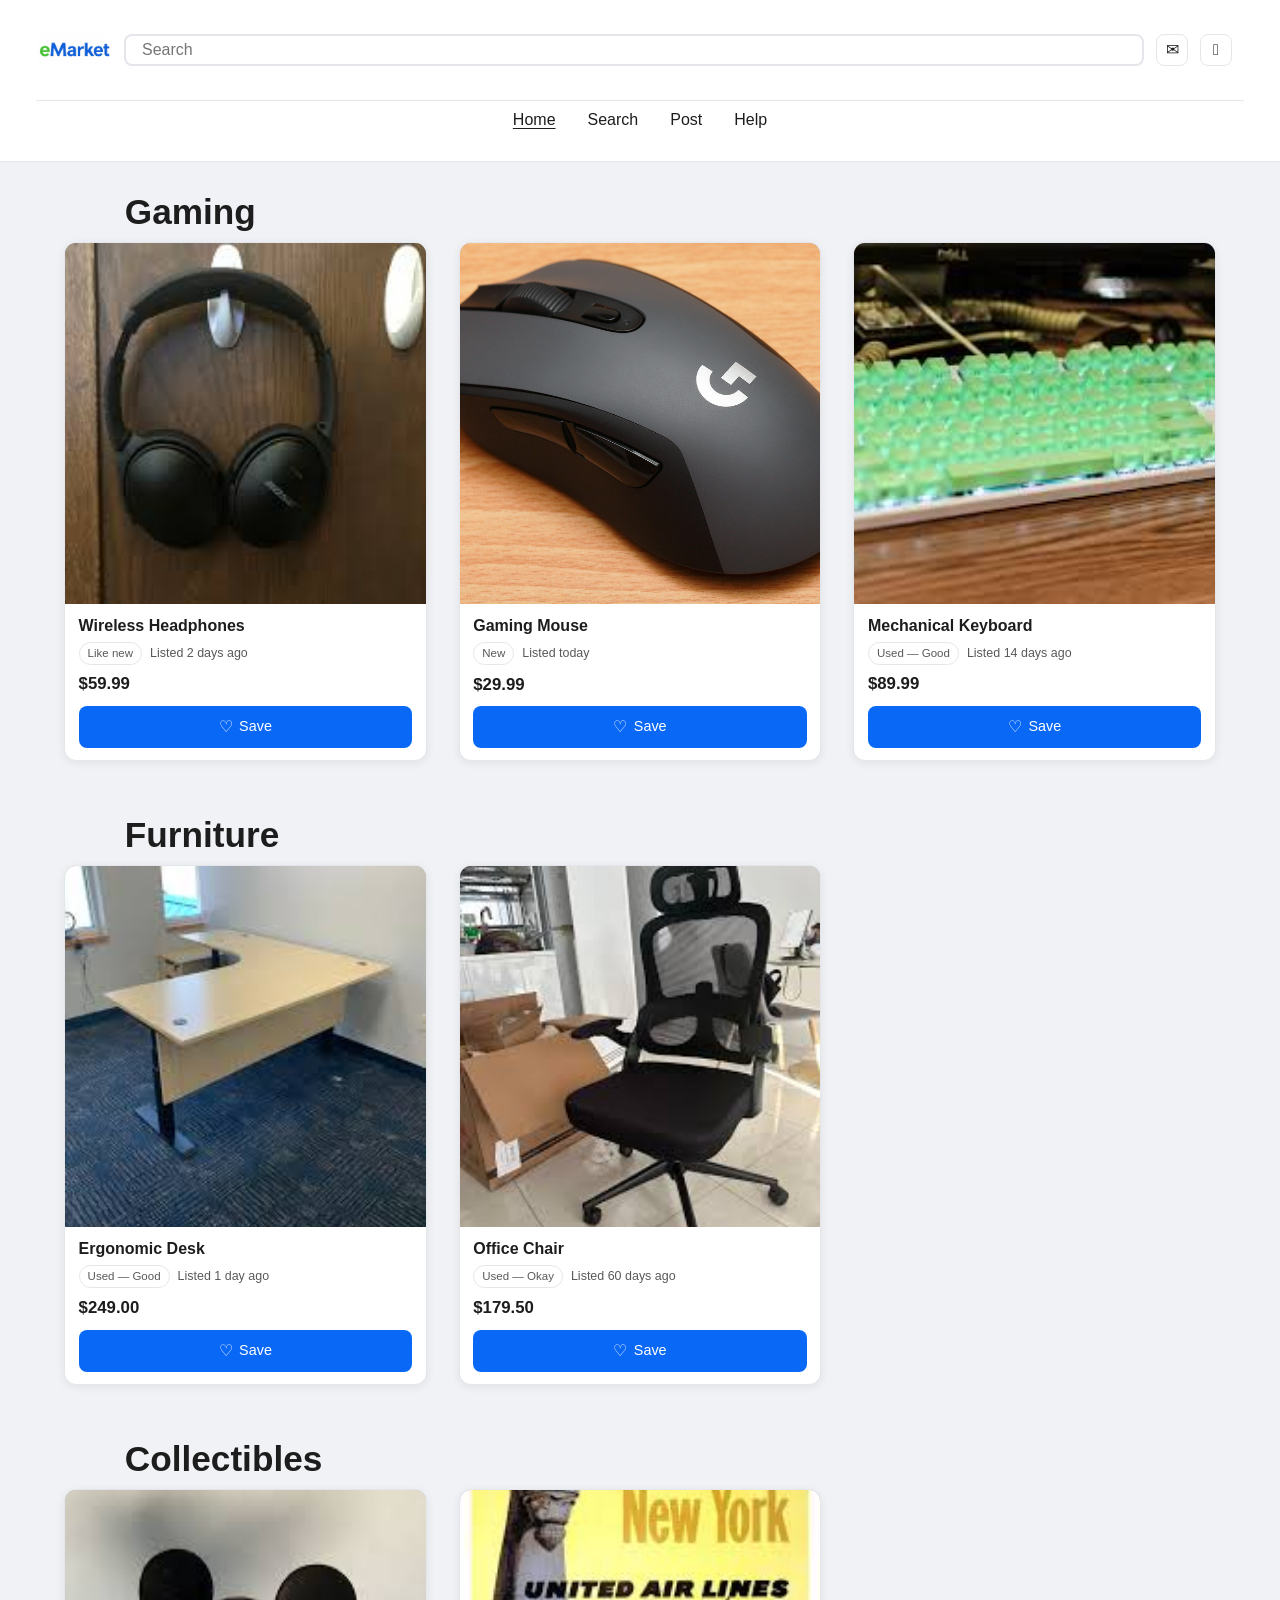
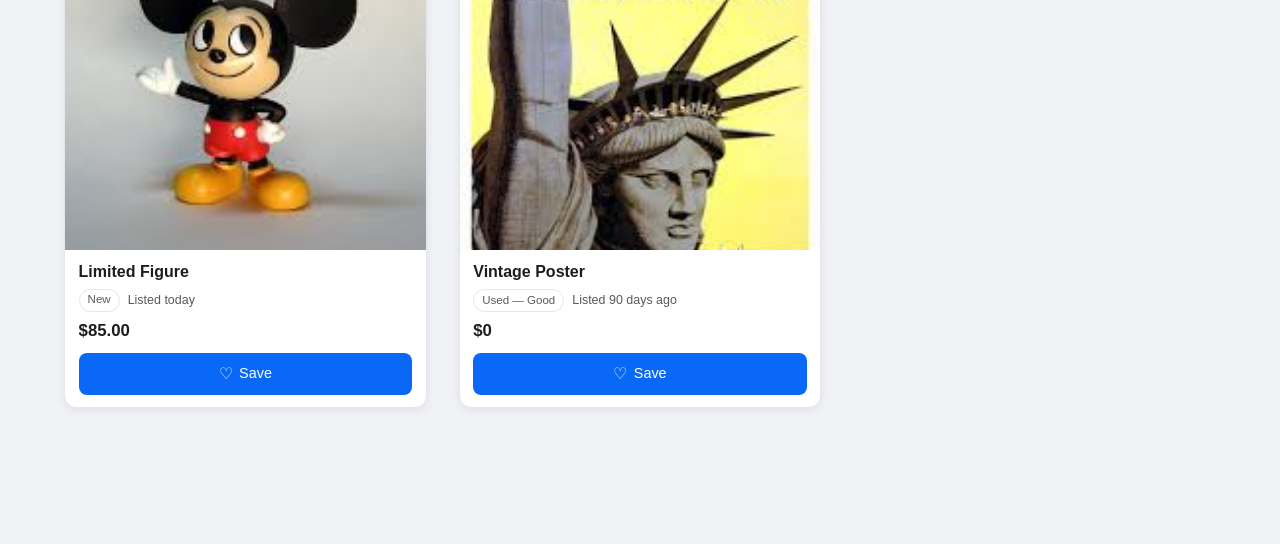
==== commit b3c097ff: "Replace products.js with savedItems.js in index.html" ====
--- a/index.html
+++ b/index.html
@@ -37,7 +37,8 @@
   <script src="scripts/darkMode.js"></script>
   <script src="scripts/inbox.js"></script>
   <script src="scripts/loadComponents.js"></script>
-  <script src="scripts/products.js"></script>
+  <script src="scripts/savedItems.js"></script>
+    <script src="scripts/products.js"></script>
   <script src="scripts/search.js"></script>
 </body>
 </html>
--- a/css/styles.css
+++ b/css/styles.css
@@ -197,11 +197,12 @@
 }
 
 .logo img {
-  width: 200%;
-  height: 200%;
+  width: 100%;
+  height: 100%;
   object-fit: cover;
   object-position: center;
   display: block;
+  object-fit: contain;
 }
 
 /* The search area, flex lets it take up space in the row */
@@ -589,7 +590,6 @@
   border-radius: 8px;
 }
 
-/* Shared product cards (search grid + home sections) */
 article.product-card {
   display: flex;
   flex-direction: column;
@@ -678,20 +678,144 @@
   margin-top: auto;
 }
 
+@keyframes save-btn-pop {
+  0%   { transform: scale(1); }
+  40%  { transform: scale(1.18); }
+  70%  { transform: scale(0.93); }
+  100% { transform: scale(1); }
+}
+
 .product-card .save-btn {
   width: 100%;
   padding: 0.5rem;
-  border: none;
+  border: 1.5px solid transparent;
   border-radius: 8px;
   background: var(--button-dark);
   color: var(--white);
   cursor: pointer;
   font-size: 0.9rem;
-  transition: filter 0.15s ease;
+  display: flex;
+  align-items: center;
+  justify-content: center;
+  gap: 0.4rem;
+  transition: transform 0.18s ease, box-shadow 0.18s ease,
+              background-color 0.18s ease, color 0.18s ease,
+              border-color 0.18s ease, filter 0.18s ease;
+}
+
+.product-card .save-btn::before {
+  content: "♡";
+  font-size: 1rem;
+  transition: transform 0.18s ease;
 }
 
 .product-card .save-btn:hover {
-  filter: brightness(1.1);
+  transform: translateY(-2px);
+  box-shadow: 0 4px 10px rgba(0, 0, 0, 0.12);
+  filter: brightness(1.08);
+}
+
+.product-card .save-btn:active {
+  transform: scale(0.97);
+}
+
+.product-card .save-btn.is-saved {
+  background: rgba(214, 75, 99, 0.08);
+  color: var(--wishlist-red);
+  border-color: var(--wishlist-red);
+  font-weight: 600;
+  animation: save-btn-pop 0.32s ease forwards;
+}
+
+.product-card .save-btn.is-saved::before {
+  content: "♥";
+}
+
+.product-card .save-btn.is-saved:hover {
+  background: rgba(214, 75, 99, 0.14);
+  box-shadow: 0 4px 10px rgba(214, 75, 99, 0.18);
+}
+
+/* Saved Items panel list */
+.saved-items-list {
+  list-style: none;
+  margin: 0.5rem 0 0;
+  padding: 0;
+  display: flex;
+  flex-direction: column;
+  gap: 0.65rem;
+  max-height: 60vh;
+  overflow-y: auto;
+}
+
+.saved-item-row {
+  display: flex;
+  align-items: center;
+  gap: 0.75rem;
+  padding: 0.5rem 0;
+  border-bottom: 1px solid var(--border);
+}
+
+.saved-item-row:last-child {
+  border-bottom: none;
+}
+
+.saved-item-thumb {
+  width: 48px;
+  height: 48px;
+  border-radius: 8px;
+  object-fit: cover;
+  flex-shrink: 0;
+  background: var(--hover-bg);
+  border: 1px solid var(--border);
+}
+
+.saved-item-thumb--placeholder {
+  display: block;
+}
+
+.saved-item-info {
+  flex: 1;
+  min-width: 0;
+  display: flex;
+  flex-direction: column;
+  gap: 0.15rem;
+}
+
+.saved-item-title {
+  font-size: 0.92rem;
+  font-weight: 600;
+  color: var(--text);
+  text-decoration: none;
+  white-space: nowrap;
+  overflow: hidden;
+  text-overflow: ellipsis;
+}
+
+.saved-item-title:hover {
+  text-decoration: underline;
+}
+
+.saved-item-price {
+  font-size: 0.82rem;
+  color: var(--text-muted);
+}
+
+.saved-item-remove {
+  background: none;
+  border: none;
+  cursor: pointer;
+  color: var(--text-muted);
+  font-size: 0.9rem;
+  padding: 0.25rem 0.4rem;
+  border-radius: 6px;
+  flex-shrink: 0;
+  transition: background 0.15s, color 0.15s;
+}
+
+.saved-item-remove:hover {
+  background: rgba(214, 75, 99, 0.1);
+  color: var(--wishlist-red);
 }
 
 /* main container for product page */
@@ -1225,7 +1349,6 @@
   white-space: nowrap;
 }
 
-/* Keep inbox-trigger's position context correct */
 .inbox-trigger {
   position: relative;
   appearance: none;
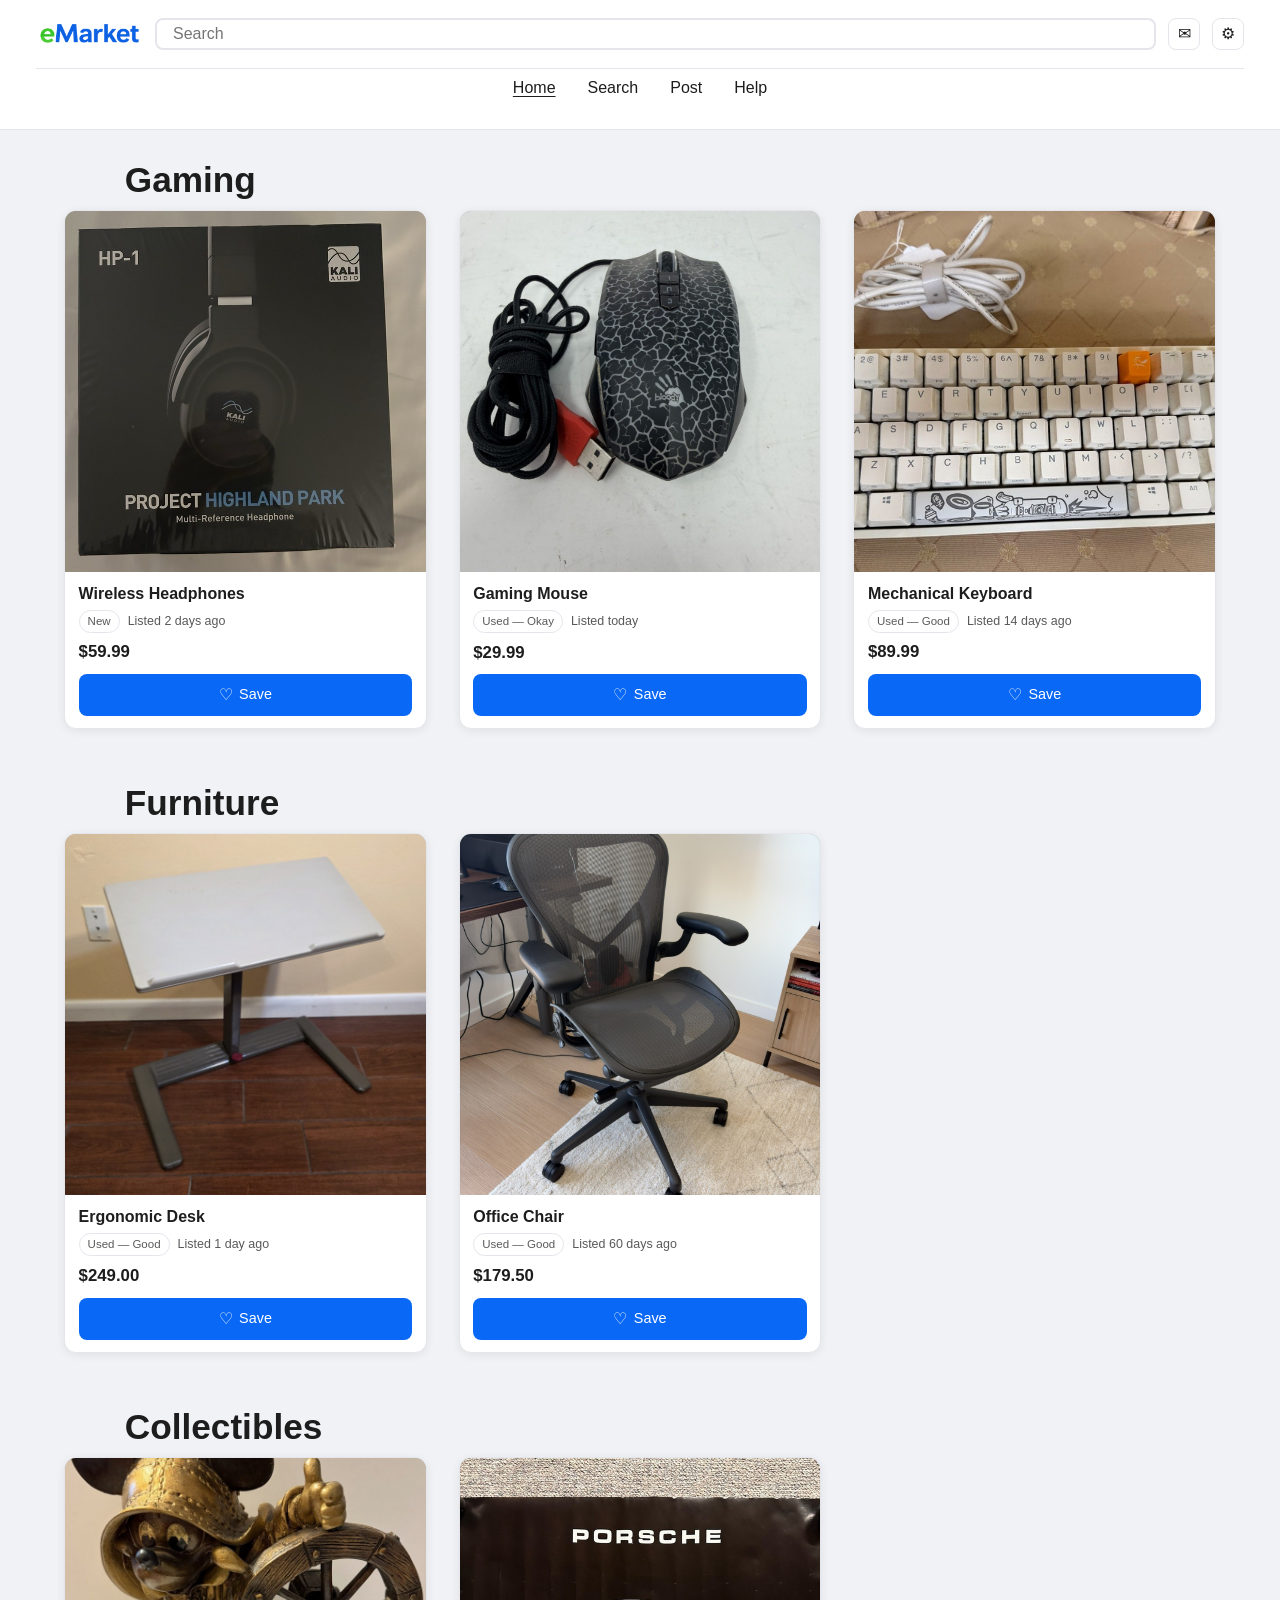
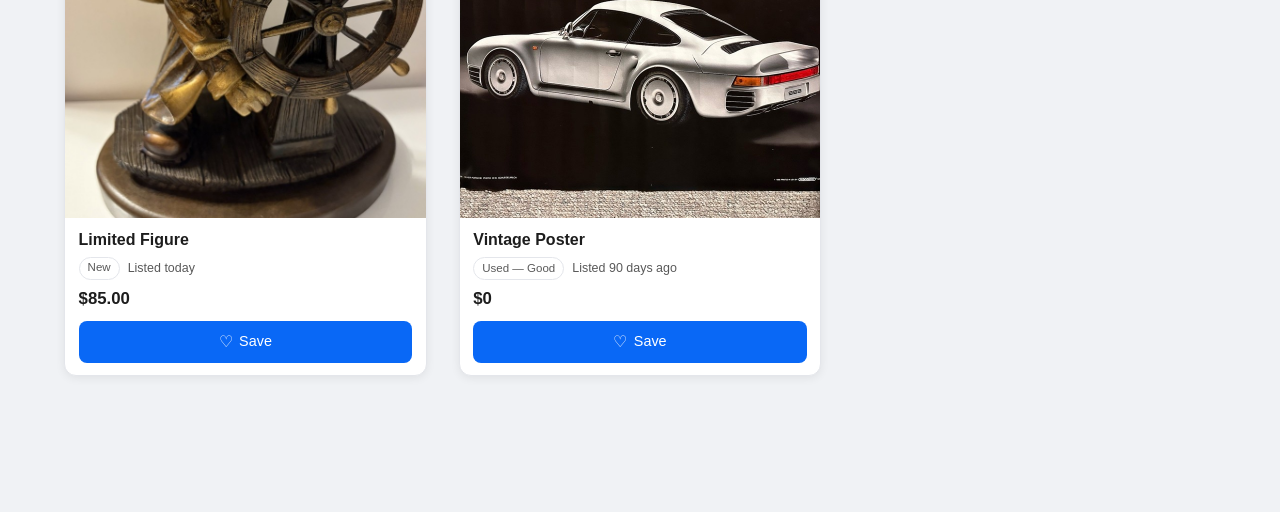
==== commit 35bcce2f: "Add favicon link to index.html" ====
--- a/index.html
+++ b/index.html
@@ -7,6 +7,7 @@
   <link rel="stylesheet" href="css/styles.css" />
   <link rel="stylesheet" href="css/home.css" />
   <link rel="stylesheet" href="css/dark-mode.css">
+  <link rel="icon" type="image/png" href="favicon.png">
 
   <script>if(localStorage.getItem("marketplace_theme")==="dark")document.documentElement.classList.add("dark");</script>
 </head>
--- a/css/styles.css
+++ b/css/styles.css
@@ -183,26 +183,18 @@
   to { transform: rotate(360deg); }
 }
 
-/* Site logo: fixed circle; image is cropped with object-fit */
+/* Site logo: transparent wordmark, no circle crop */
 .logo {
-  width: 76px;
-  height: 76px;
-  border-radius: 50%;
-  overflow: hidden;
-  background: var(--panel-bg);
-  display: flex;
-  align-items: center;
-  justify-content: center;
+  display: flex;
+  align-items: center;
   flex-shrink: 0;
-}
-
-.logo img {
-  width: 100%;
-  height: 100%;
-  object-fit: cover;
-  object-position: center;
+  background: none;
+}
+
+.logo-img {
+  height: 44px;
+  width: auto;
   display: block;
-  object-fit: contain;
 }
 
 /* The search area, flex lets it take up space in the row */
@@ -361,10 +353,10 @@
   display: none;
 }
 
-/* Adjusting the menu for mobile users to the right within the flex row */
+/* Hamburger button — mobile only */
 .mobile-nav {
-  position: relative;
-  margin-left: auto;
+  display: flex;
+  align-items: center;
 }
 
 /* This is the functionality for the hamburger button on mobile */
@@ -385,42 +377,93 @@
 /* These are the actual hamburger lines for the menu */
 .menu-toggle span {
   height: 2px;
+  width: 100%;
   background: var(--text);
   display: block;
-}
-
-/* The mobile menu dropdown. Visible when the details element is used. No JS needed */
-.mobile-menu {
+  border-radius: 2px;
+}
+
+/* Mobile nav overlay — same pattern as account menu */
+.mobile-nav-overlay {
+  position: fixed;
+  inset: 0;
+  background: rgba(0, 0, 0, 0.45);
+  display: flex;
+  align-items: flex-end;
+  justify-content: center;
+  z-index: 3000;
+}
+
+.mobile-nav-overlay.hidden {
   display: none;
-  position: absolute;
-  top: calc(100% + 0.5rem);
-  right: 0;
-  width: 150px;
-  background: var(--card-bg);
-  border: 1px solid var(--border);
-  padding: 0.5rem;
-  z-index: 20;
-  border-radius: 10px;
-}
-
-/* A call to reveal the mobile menu when the details element is used */
-.mobile-nav[open] .mobile-menu {
+}
+
+.mobile-nav-panel {
+  width: 100%;
+  background: var(--white);
+  border-top-left-radius: 18px;
+  border-top-right-radius: 18px;
+  border: 1px solid rgba(0, 0, 0, 0.08);
+  box-shadow: 0 -10px 35px rgba(0, 0, 0, 0.2);
+  transform: translateY(110%);
+  transition: transform 0.28s ease;
+}
+
+.mobile-nav-overlay.active .mobile-nav-panel {
+  transform: translateY(0);
+}
+
+.mobile-nav-panel-content {
+  max-width: 1200px;
+  margin: 0 auto;
+  padding: 1rem 1rem 2rem;
+}
+
+.mobile-nav-panel-header {
+  display: flex;
+  align-items: flex-start;
+  justify-content: space-between;
+  gap: 1rem;
+  margin-bottom: 1rem;
+}
+
+.mobile-nav-panel-header h2 {
+  margin: 0;
+  font-size: 1.35rem;
+}
+
+/* Nav links styled like account-menu-action buttons */
+.mobile-nav-actions {
+  display: grid;
+  gap: 0.6rem;
+}
+
+.mobile-nav-action {
   display: block;
-}
-
-/* This is the stack of the mobile links */
-.mobile-menu nav {
-  display: grid;
-  gap: 0.5rem;
-}
-
-/* Pads the mobile menu and background/border */
-.mobile-menu a {
-  border: 1px solid var(--border);
-  background: var(--panel-bg);
-  padding: 0.75rem;
-  text-align: center;
-  border-radius: 8px;
+  width: 100%;
+  min-height: 52px;
+  border: 1px solid var(--border);
+  border-radius: 14px;
+  background: var(--white);
+  color: var(--text);
+  text-align: left;
+  padding: 0.9rem 1rem;
+  font-weight: 600;
+  font-size: 1rem;
+  text-decoration: none;
+  transition: transform 0.18s ease, box-shadow 0.18s ease;
+  line-height: 1.4;
+  box-sizing: border-box;
+}
+
+.mobile-nav-action:hover {
+  transform: translateY(-1px);
+  box-shadow: 0 6px 18px rgba(0, 0, 0, 0.08);
+}
+
+.mobile-nav-action[aria-current="page"] {
+  border-color: var(--important, #0968f6);
+  font-weight: 700;
 }
 
 /* The background within pages and padding to group content */
@@ -952,7 +995,8 @@
 @media (min-width: 980px) {
   /* Hides the mobile nav on desktop */
   .menu-toggle,
-  .mobile-menu,
+  .mobile-nav,
+  .mobile-nav-overlay,
   .bottom-nav {
     display: none;
   }
@@ -1262,7 +1306,6 @@
   font-size: 0.95rem;
 }
 
-/* Thread list */
 .inbox-list {
   list-style: none;
   margin: 0;
--- a/css/dark-mode.css
+++ b/css/dark-mode.css
@@ -436,3 +436,4 @@
 html.dark .inbox-thread-link:hover {
   background: var(--hover-bg);
 }
+
